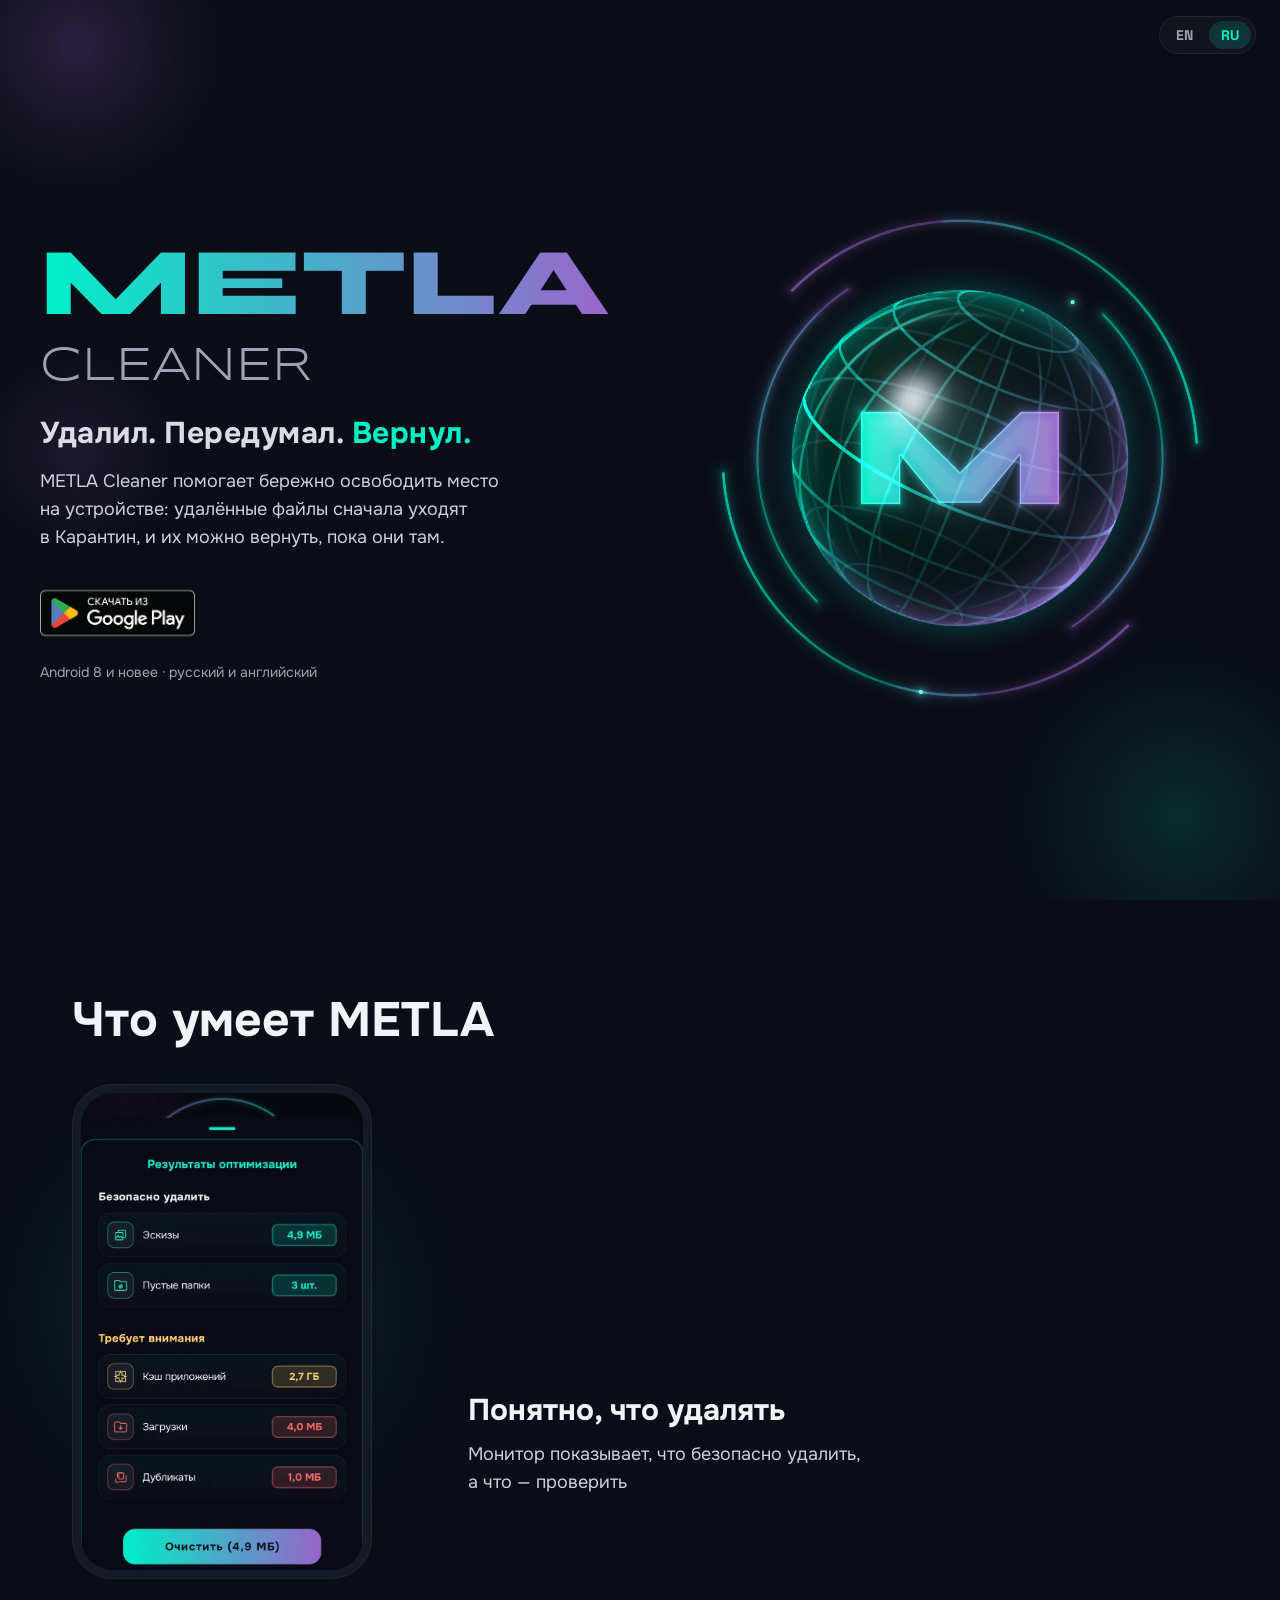
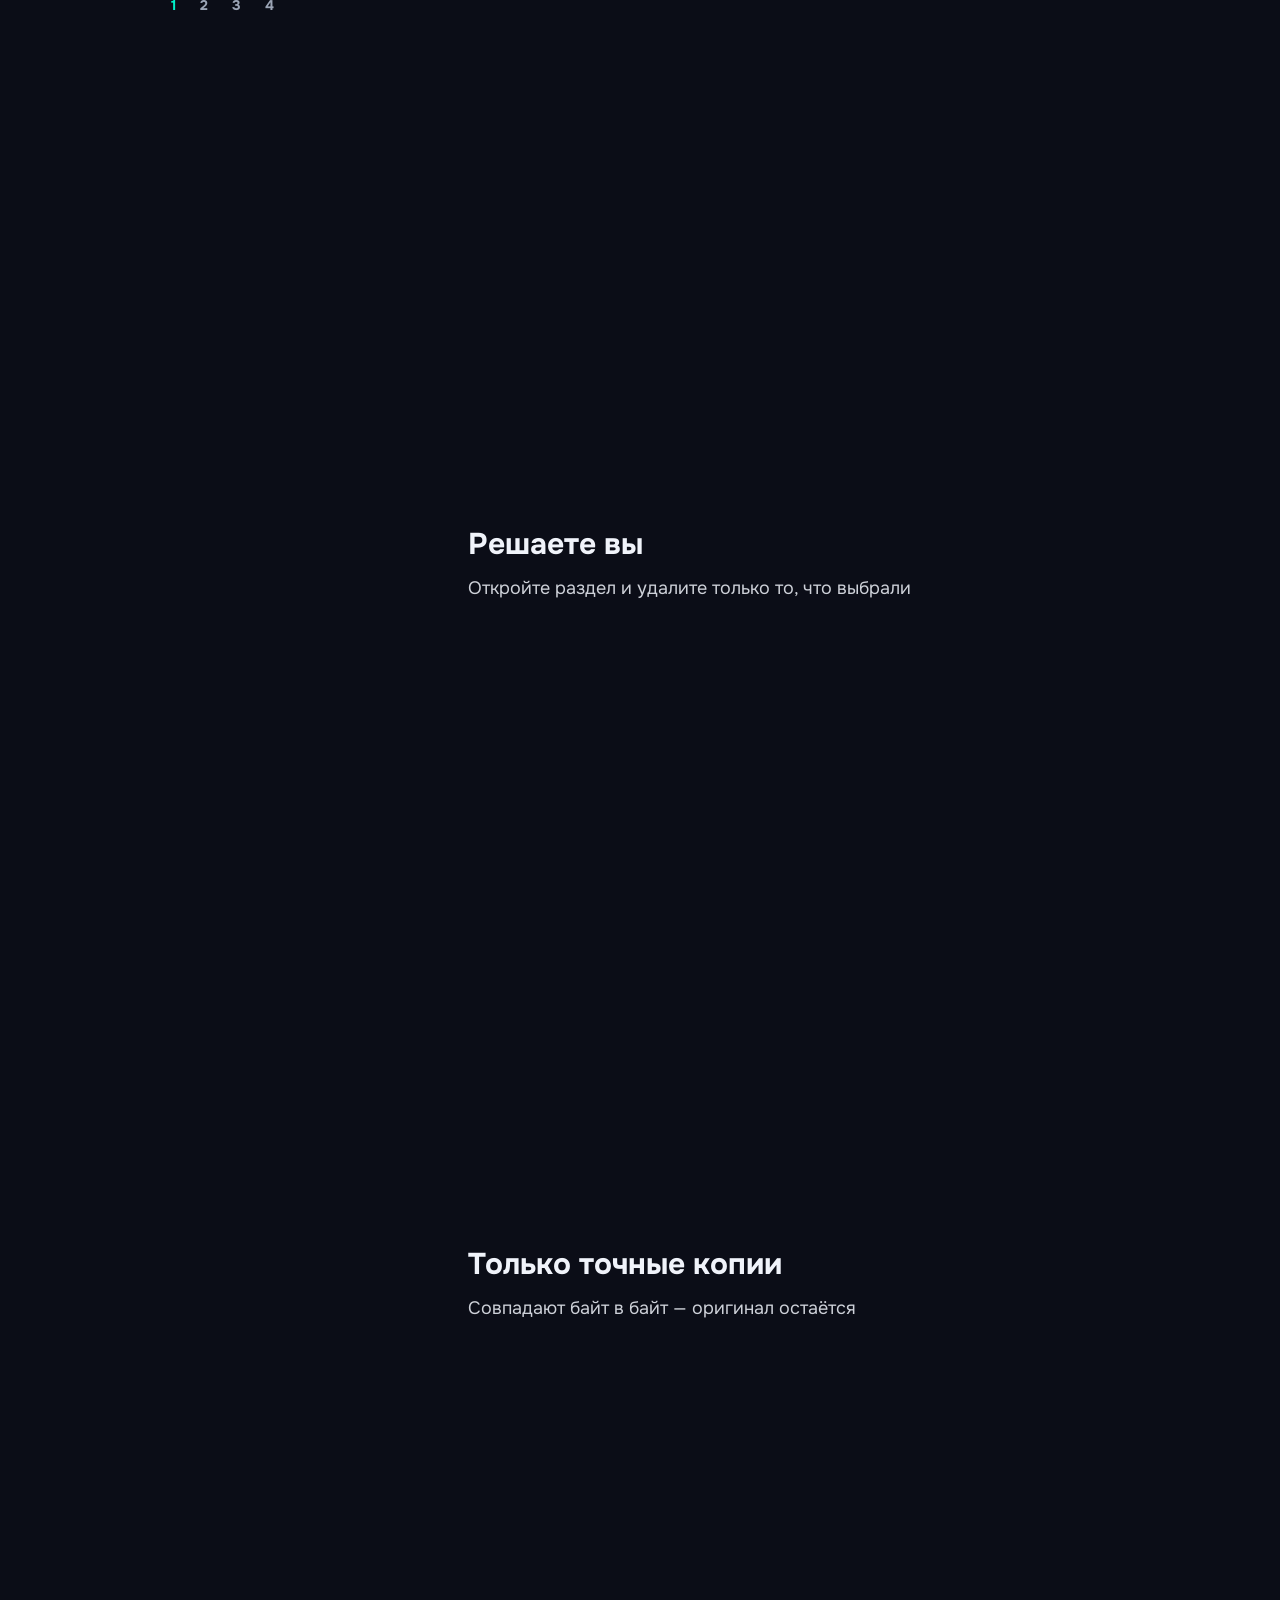
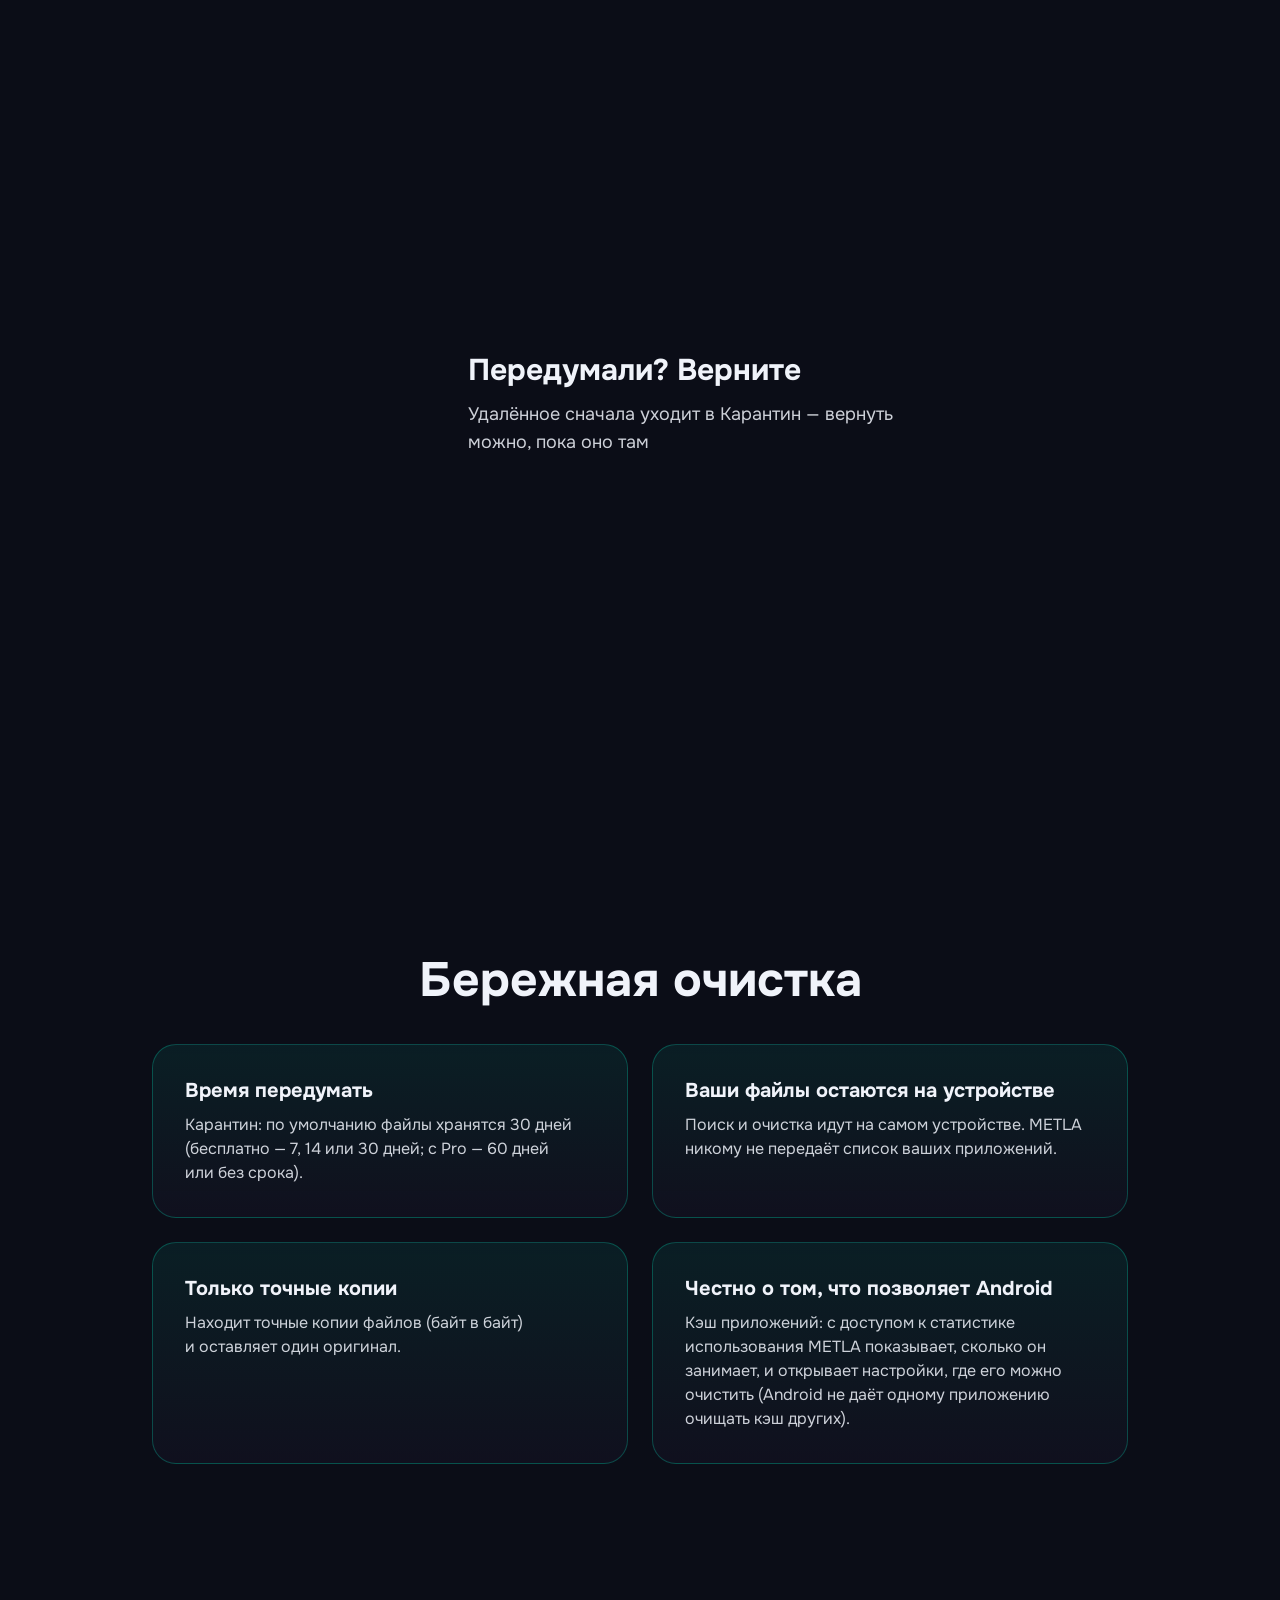
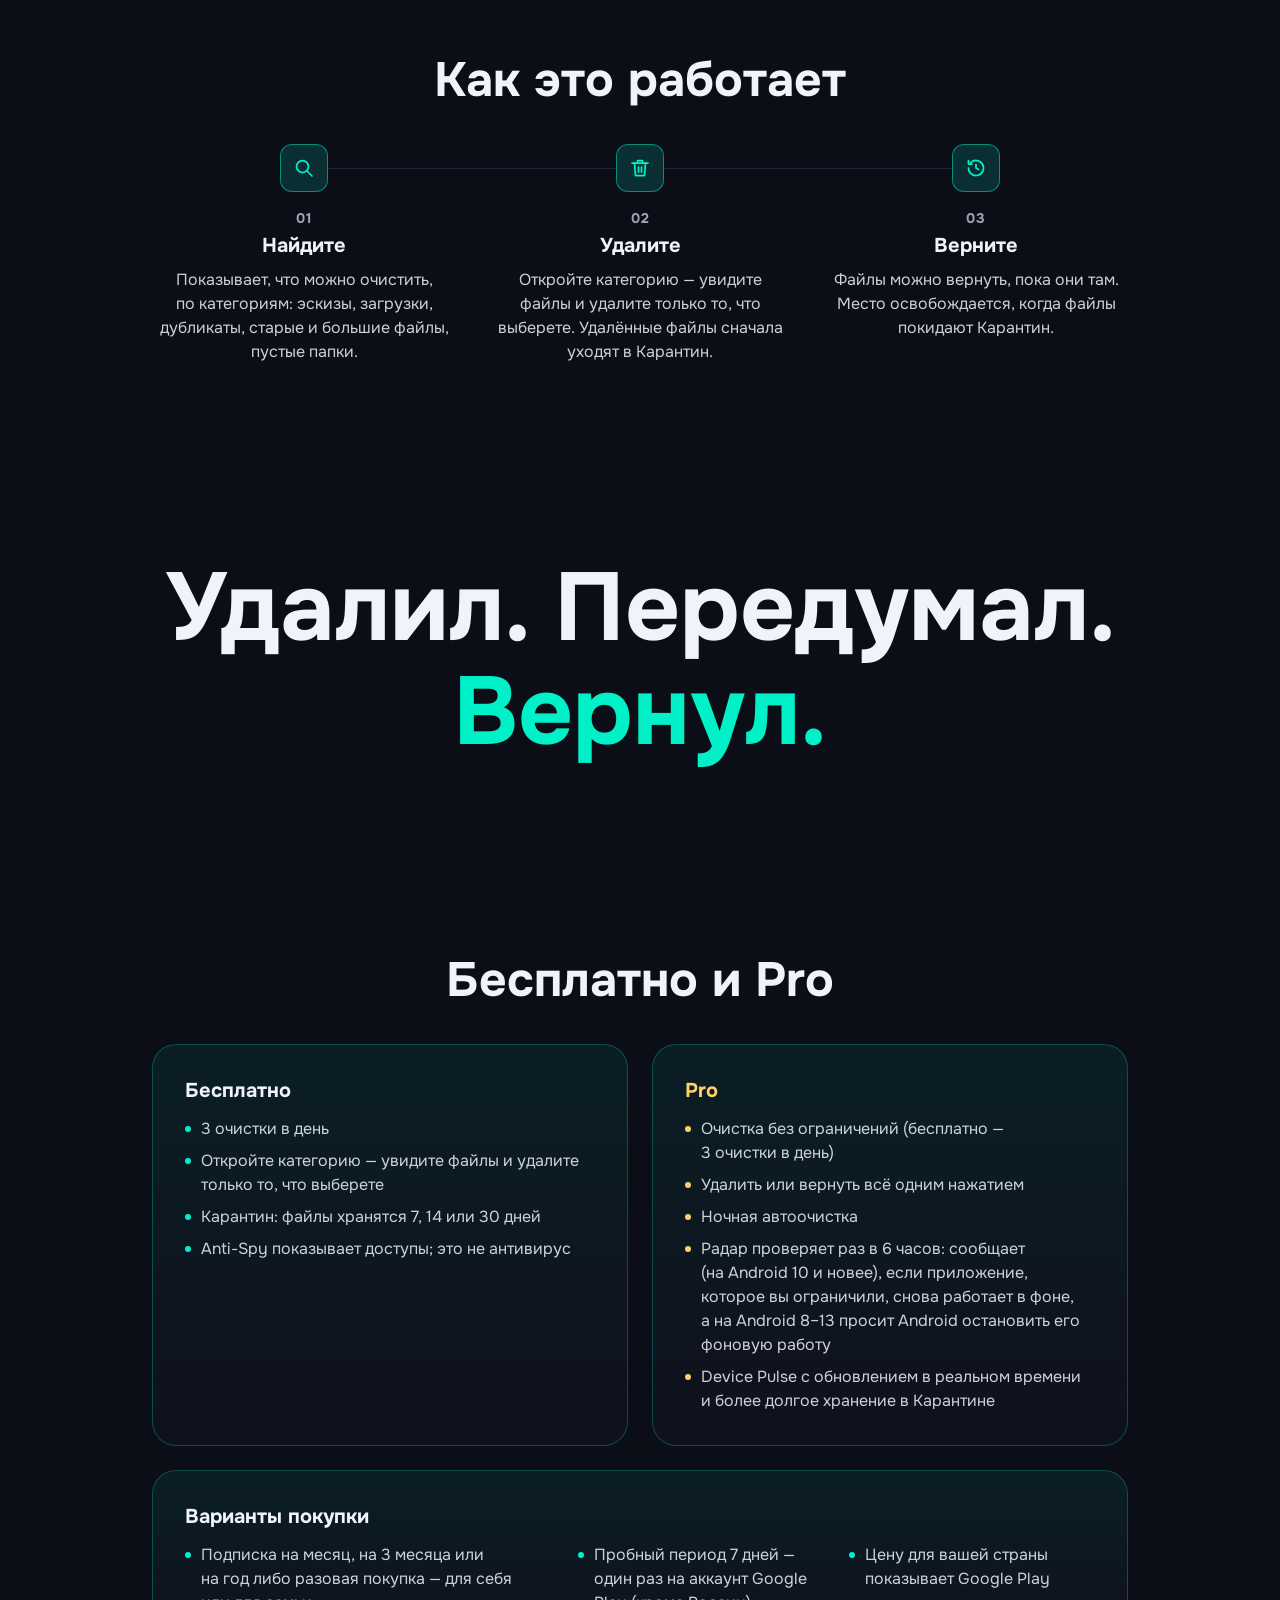
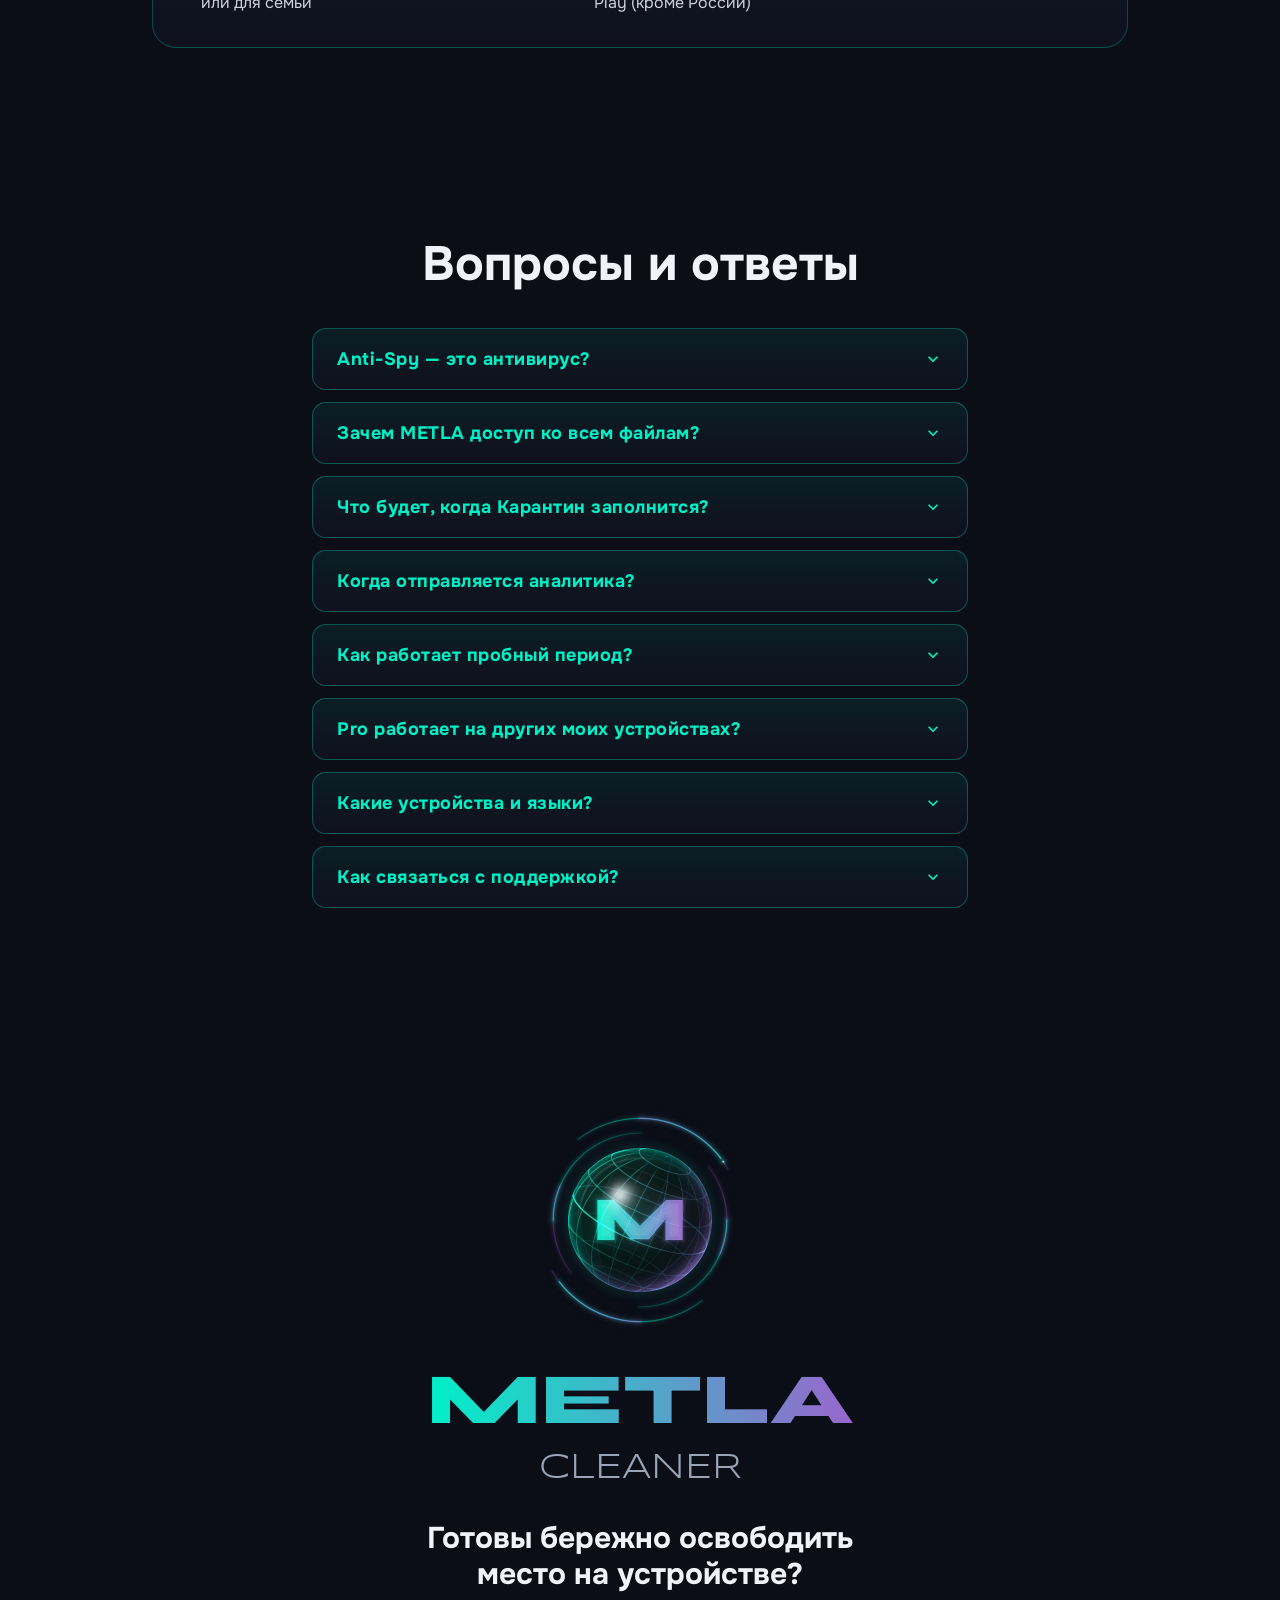
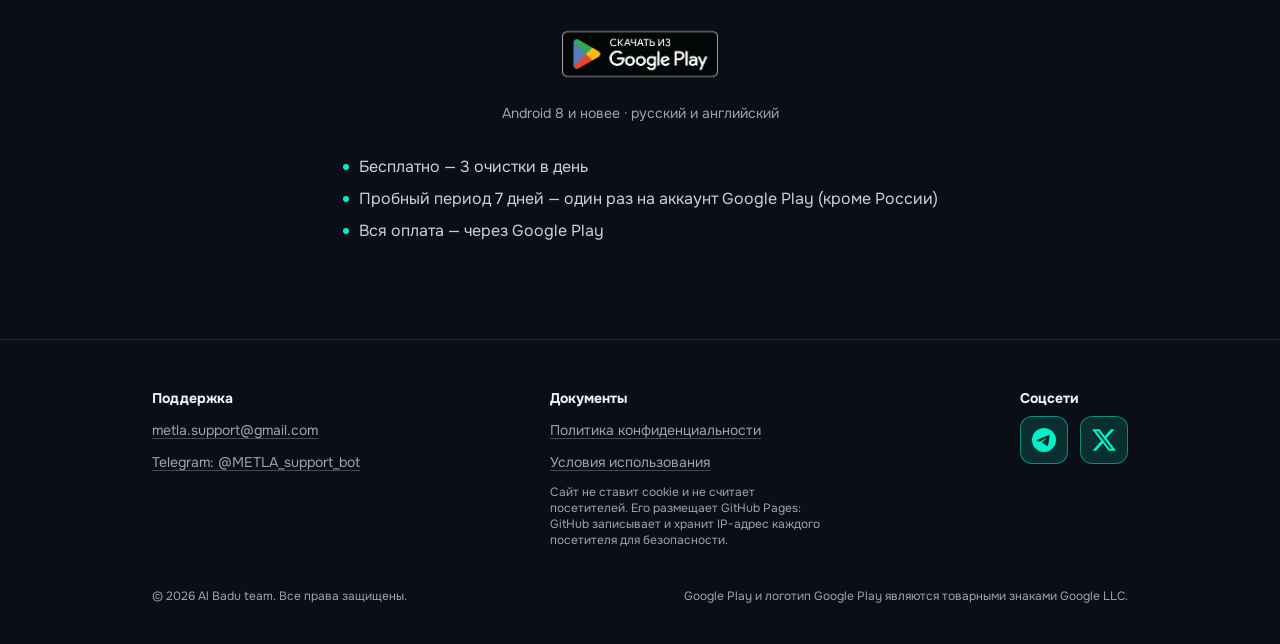
==== ru/index.html @ da5ef50d "Сайт metlacleaner.com — файлы страницы из AlBadun/metla-site, site-v1 5c73a1a Выгружено tools/publis" ====
<!doctype html>
<!-- Русская страница (адрес /ru/): собрана tools/make_ru.py из index.html и слов main.js — руками не править -->
<html lang="ru">
<head>
  <meta charset="utf-8">
  <meta name="viewport" content="width=device-width, initial-scale=1, viewport-fit=cover">
  <script>
    // Язык — по адресу: / — английский, /ru/ — русский. Корень без выбора — по языку браузера: русский уходит на /ru/
    // сразу, до стилей и картинок. Выбор в переключателе помнит сама вкладка (history.state), хранилища браузера нет.
    (function () {
      var root = document.documentElement;
      if (root.lang === 'en' && !(history.state && history.state.lang)) {
        var list = navigator.languages || [navigator.language || 'en'];
        for (var i = 0; i < list.length; i++) {
          var l = String(list[i]).toLowerCase();
          if (l.indexOf('ru') === 0) { location.replace('/ru/' + location.search + location.hash); return; }
          if (l.indexOf('en') === 0) break;
        }
      }
      if ('IntersectionObserver' in window) root.classList.add('js');
    })();
  </script>
  <title>METLA Cleaner — Удалил. Передумал. Вернул.</title>
  <meta name="description" content="METLA Cleaner помогает бережно освободить место на устройстве: удалённые файлы сначала уходят в Карантин, и их можно вернуть, пока они там.">
  <link rel="canonical" href="https://metlacleaner.com/ru/">
  <link rel="alternate" hreflang="en" href="https://metlacleaner.com/">
  <link rel="alternate" hreflang="ru" href="https://metlacleaner.com/ru/">
  <link rel="alternate" hreflang="x-default" href="https://metlacleaner.com/">
  <meta property="og:type" content="website">
  <meta property="og:site_name" content="METLA Cleaner">
  <meta property="og:title" content="METLA Cleaner — Удалил. Передумал. Вернул.">
  <meta property="og:description" content="METLA Cleaner помогает бережно освободить место на устройстве: удалённые файлы сначала уходят в Карантин, и их можно вернуть, пока они там.">
  <meta property="og:url" content="https://metlacleaner.com/ru/">
  <meta property="og:image" content="https://metlacleaner.com/assets/img/og-ru.jpg">
  <meta property="og:image:width" content="1200">
  <meta property="og:image:height" content="630">
  <meta property="og:image:alt" content="METLA Cleaner — Удалил. Передумал. Вернул.">
  <meta property="og:locale" content="ru_RU">
  <meta property="og:locale:alternate" content="en_US">
  <meta name="twitter:card" content="summary_large_image">
  <meta name="theme-color" content="#0B0D17">
  <meta name="color-scheme" content="dark">
  <link rel="icon" href="/assets/img/favicon-96.png" sizes="96x96" type="image/png">
  <link rel="icon" href="/assets/img/favicon-32.png" sizes="32x32" type="image/png">
  <link rel="apple-touch-icon" href="/assets/img/apple-touch-icon.png">
  <link rel="preload" href="/assets/fonts/syne-800.woff" as="font" type="font/woff" crossorigin>
  <link rel="preload" href="/assets/fonts/syncopate-400.woff" as="font" type="font/woff" crossorigin>
  <link rel="stylesheet" href="/assets/css/site.css">
</head>
<body>
  <a class="skip" href="#main" data-t="skip">Перейти к&nbsp;содержимому</a>

  <div class="bar" id="bar" inert>
    <div class="bar__inner">
      <a class="bar__home" href="#main" aria-label="METLA Cleaner">
        <img class="bar__sign" src="/assets/img/sign-96.webp" width="96" height="96" alt="">
        <span class="bar__name"><span class="bar__metla">METLA</span><span class="bar__cleaner">CLEANER</span></span>
      </a>
      <div class="lang" role="group" aria-label="Язык">
        <button type="button" data-lang="en" aria-pressed="false">EN</button>
        <button type="button" data-lang="ru" aria-pressed="true">RU</button>
      </div>
      <a class="play-badge" href="https://play.google.com/store/apps/details?id=com.metla.cleaner&amp;hl=ru">
        <img lang="en" src="/assets/img/google-play-badge-en.png" width="646" height="250" alt="Get it on Google Play" loading="lazy">
        <img lang="ru" src="/assets/img/google-play-badge-ru.png" width="646" height="250" alt="Скачать из Google Play" loading="lazy">
      </a>
    </div>
  </div>

  <header class="topbar">
    <div class="lang" role="group" aria-label="Язык">
      <button type="button" data-lang="en" aria-pressed="false">EN</button>
      <button type="button" data-lang="ru" aria-pressed="true">RU</button>
    </div>
  </header>

  <main id="main">
    <section class="hero" aria-labelledby="hero-title">
      <div class="spots" aria-hidden="true">
        <span class="spot spot--1"></span>
        <span class="spot spot--2"></span>
        <span class="spot spot--3"></span>
      </div>

      <div class="hero__inner">
        <div class="hero__text">
          <h1 class="wordmark" id="hero-title">
            <span class="wordmark__metla">METLA</span>
            <span class="wordmark__cleaner">CLEANER</span>
          </h1>
          <p class="slogan"><span data-t="sloganA">Удалил. Передумал.</span> <span class="slogan__accent" data-t="sloganB">Вернул.</span></p>
          <p class="lead" data-t="lead">METLA Cleaner помогает бережно освободить место на&nbsp;устройстве: удалённые файлы сначала уходят в&nbsp;Карантин, и&nbsp;их можно вернуть, пока они там.</p>
          <a class="play-badge" href="https://play.google.com/store/apps/details?id=com.metla.cleaner&amp;hl=ru">
            <img lang="en" src="/assets/img/google-play-badge-en.png" width="646" height="250" alt="Get it on Google Play" loading="lazy">
            <img lang="ru" src="/assets/img/google-play-badge-ru.png" width="646" height="250" alt="Скачать из Google Play" loading="lazy">
          </a>
          <p class="fact" data-t="fact">Android&nbsp;8 и&nbsp;новее · русский и&nbsp;английский</p>
        </div>

        <div class="hero__stage">
          <div class="orb" aria-hidden="true">
            <canvas></canvas>
            <img width="1040" height="1040" alt="">
            <noscript><img src="/assets/img/sphere.webp" width="1040" height="1040" alt=""></noscript>
          </div>
        </div>
      </div>
    </section>

    <section class="screens" aria-labelledby="screens-title">
      <div class="screens__inner">
        <h2 class="section-title screens__title" id="screens-title" data-t="screensTitle" data-reveal="all">Что умеет METLA</h2>

        <div class="screens__layout">
          <div class="screens__stage" aria-hidden="true">
            <div class="phone">
              <img class="is-on" data-shot="monitor" width="720" height="1219" alt="" loading="lazy" decoding="async">
              <img data-shot="cleanable" width="720" height="1219" alt="" loading="lazy" decoding="async">
              <img data-shot="duplicates" width="720" height="1219" alt="" loading="lazy" decoding="async">
              <img data-shot="quarantine" width="720" height="1219" alt="" loading="lazy" decoding="async">
            </div>
            <ol class="screens__nums">
              <li class="is-on">1</li>
              <li>2</li>
              <li>3</li>
              <li>4</li>
            </ol>
          </div>

          <div class="screens__list" data-reveal="narrow">
            <ol class="shots" id="shots" aria-label="Снимки экрана" data-t-label="shotsLabel">
              <li class="shot is-on">
                <figure>
                  <div class="phone"><img data-shot="monitor" data-alt="altMonitor" width="720" height="1219" alt="" loading="lazy" decoding="async"><noscript><img src="/assets/img/screen-monitor-ru.webp" width="720" height="1219" alt="Снимок экрана METLA Cleaner: экран «Монитор»"></noscript></div>
                  <figcaption data-reveal="wide">
                    <h3 class="shot__title" data-t="shotMonitorT">Понятно, что удалять</h3>
                    <p class="shot__line" data-t="shotMonitorL">Монитор показывает, что безопасно удалить, а&nbsp;что&nbsp;— проверить</p>
                  </figcaption>
                </figure>
              </li>
              <li class="shot">
                <figure>
                  <div class="phone"><img data-shot="cleanable" data-alt="altCleanable" width="720" height="1219" alt="" loading="lazy" decoding="async"><noscript><img src="/assets/img/screen-cleanable-ru.webp" width="720" height="1219" alt="Снимок экрана METLA Cleaner: экран «Что можно очистить»"></noscript></div>
                  <figcaption data-reveal="wide">
                    <h3 class="shot__title" data-t="shotCleanableT">Решаете вы</h3>
                    <p class="shot__line" data-t="shotCleanableL">Откройте раздел и&nbsp;удалите только то, что выбрали</p>
                  </figcaption>
                </figure>
              </li>
              <li class="shot">
                <figure>
                  <div class="phone"><img data-shot="duplicates" data-alt="altDuplicates" width="720" height="1219" alt="" loading="lazy" decoding="async"><noscript><img src="/assets/img/screen-duplicates-ru.webp" width="720" height="1219" alt="Снимок экрана METLA Cleaner: экран «Дубликаты»"></noscript></div>
                  <figcaption data-reveal="wide">
                    <h3 class="shot__title" data-t="shotDuplicatesT">Только точные копии</h3>
                    <p class="shot__line" data-t="shotDuplicatesL">Совпадают байт в&nbsp;байт&nbsp;— оригинал остаётся</p>
                  </figcaption>
                </figure>
              </li>
              <li class="shot">
                <figure>
                  <div class="phone"><img data-shot="quarantine" data-alt="altQuarantine" width="720" height="1219" alt="" loading="lazy" decoding="async"><noscript><img src="/assets/img/screen-quarantine-ru.webp" width="720" height="1219" alt="Снимок экрана METLA Cleaner: экран «Карантин»"></noscript></div>
                  <figcaption data-reveal="wide">
                    <h3 class="shot__title" data-t="shotQuarantineT">Передумали? Верните</h3>
                    <p class="shot__line" data-t="shotQuarantineL">Удалённое сначала уходит в&nbsp;Карантин&nbsp;— вернуть можно, пока оно там</p>
                  </figcaption>
                </figure>
              </li>
            </ol>
            <div class="shots__dots" role="group" aria-label="Снимки экрана" data-t-label="shotsLabel">
              <button type="button" aria-current="true" aria-label="Снимок 1" data-t-label="dot1"></button>
              <button type="button" aria-label="Снимок 2" data-t-label="dot2"></button>
              <button type="button" aria-label="Снимок 3" data-t-label="dot3"></button>
              <button type="button" aria-label="Снимок 4" data-t-label="dot4"></button>
            </div>
          </div>
        </div>
      </div>
    </section>

    <section class="benefits" aria-labelledby="benefits-title">
      <div class="benefits__inner">
        <h2 class="section-title" id="benefits-title" data-t="benefitsTitle" data-reveal="all">Бережная очистка</h2>
        <ul class="benefits__list">
          <li class="benefit" data-reveal="all">
            <h3 class="benefit__title" data-t="benefit1T">Время передумать</h3>
            <p class="benefit__text" data-t="benefit1D">Карантин: по&nbsp;умолчанию файлы хранятся 30&nbsp;дней (бесплатно&nbsp;— 7, 14 или 30&nbsp;дней; с&nbsp;Pro&nbsp;— 60&nbsp;дней или без&nbsp;срока).</p>
          </li>
          <li class="benefit" data-reveal="all">
            <h3 class="benefit__title" data-t="benefit2T">Ваши файлы остаются на&nbsp;устройстве</h3>
            <p class="benefit__text" data-t="benefit2D">Поиск и&nbsp;очистка идут на&nbsp;самом устройстве. METLA никому не&nbsp;передаёт список ваших приложений.</p>
          </li>
          <li class="benefit" data-reveal="all">
            <h3 class="benefit__title" data-t="benefit3T">Только точные копии</h3>
            <p class="benefit__text" data-t="benefit3D">Находит точные копии файлов (байт в&nbsp;байт) и&nbsp;оставляет один оригинал.</p>
          </li>
          <li class="benefit" data-reveal="all">
            <h3 class="benefit__title" data-t="benefit4T">Честно о&nbsp;том, что позволяет Android</h3>
            <p class="benefit__text" data-t="benefit4D">Кэш приложений: с&nbsp;доступом к&nbsp;статистике использования METLA показывает, сколько он занимает, и&nbsp;открывает настройки, где его можно очистить (Android не&nbsp;даёт одному приложению очищать кэш других).</p>
          </li>
        </ul>
      </div>
    </section>

    <section class="how" aria-labelledby="how-title">
      <div class="how__inner">
        <h2 class="section-title" id="how-title" data-t="howTitle" data-reveal="all">Как это работает</h2>
        <ol class="steps">
          <li class="step" data-reveal="all">
            <span class="step__icon" aria-hidden="true">
              <svg viewBox="0 0 24 24"><circle cx="10.5" cy="10.5" r="6"/><path d="M15 15l5 5"/></svg>
            </span>
            <div class="step__body">
              <span class="step__num" aria-hidden="true">01</span>
              <h3 class="step__title" data-t="step1T">Найдите</h3>
              <p class="step__text" data-t="step1D">Показывает, что можно очистить, по&nbsp;категориям: эскизы, загрузки, дубликаты, старые и&nbsp;большие файлы, пустые папки.</p>
            </div>
          </li>
          <li class="step" data-reveal="all">
            <span class="step__icon" aria-hidden="true">
              <svg viewBox="0 0 24 24"><path d="M4 7h16"/><path d="M9.5 7V4.5h5V7"/><path d="M6.5 7l1 12.5h9l1-12.5"/><path d="M10.5 11v5"/><path d="M13.5 11v5"/></svg>
            </span>
            <div class="step__body">
              <span class="step__num" aria-hidden="true">02</span>
              <h3 class="step__title" data-t="step2T">Удалите</h3>
              <p class="step__text" data-t="step2D">Откройте категорию&nbsp;— увидите файлы и&nbsp;удалите только то, что выберете. Удалённые файлы сначала уходят в&nbsp;Карантин.</p>
            </div>
          </li>
          <li class="step" data-reveal="all">
            <span class="step__icon" aria-hidden="true">
              <svg viewBox="0 0 24 24"><path d="M4.5 12a7.5 7.5 0 1 0 2.2-5.3"/><path d="M4.5 4.5V8H8"/><path d="M12 8.5V12l2.5 1.5"/></svg>
            </span>
            <div class="step__body">
              <span class="step__num" aria-hidden="true">03</span>
              <h3 class="step__title" data-t="step3T">Верните</h3>
              <p class="step__text" data-t="step3D">Файлы можно вернуть, пока они там. Место освобождается, когда файлы покидают Карантин.</p>
            </div>
          </li>
        </ol>
      </div>
    </section>

    <section class="motto" aria-labelledby="motto-title">
      <div class="motto__inner">
        <h2 class="motto__text" id="motto-title">
          <span class="motto__word" data-t="mottoW1">Удалил.</span>
          <span class="motto__word" data-t="mottoW2">Передумал.</span>
          <span class="motto__word motto__word--accent" data-t="mottoW3">Вернул.</span>
        </h2>
      </div>
    </section>

    <section class="benefits" aria-labelledby="plans-title">
      <div class="benefits__inner">
        <h2 class="section-title" id="plans-title" data-t="plansTitle" data-reveal="all">Бесплатно и&nbsp;Pro</h2>
        <ul class="benefits__list">
          <li class="benefit" data-reveal="all">
            <h3 class="benefit__title" data-t="plansFreeT">Бесплатно</h3>
            <ul class="plans__items">
              <li data-t="plansF1">3&nbsp;очистки в&nbsp;день</li>
              <li data-t="plansF2">Откройте категорию&nbsp;— увидите файлы и&nbsp;удалите только то, что выберете</li>
              <li data-t="plansF3">Карантин: файлы хранятся 7, 14 или 30&nbsp;дней</li>
              <li data-t="plansF4">Anti-Spy показывает доступы; это не&nbsp;антивирус</li>
            </ul>
          </li>
          <li class="benefit plans__pro" data-reveal="all">
            <h3 class="benefit__title">Pro</h3>
            <ul class="plans__items">
              <li data-t="plansP1">Очистка без&nbsp;ограничений (бесплатно&nbsp;— 3&nbsp;очистки в&nbsp;день)</li>
              <li data-t="plansP2">Удалить или&nbsp;вернуть всё одним нажатием</li>
              <li data-t="plansP3">Ночная автоочистка</li>
              <li data-t="plansP4">Радар проверяет раз в&nbsp;6&nbsp;часов: сообщает (на&nbsp;Android&nbsp;10 и&nbsp;новее), если приложение, которое вы ограничили, снова работает в&nbsp;фоне, а&nbsp;на&nbsp;Android&nbsp;8–&#8288;13 просит Android остановить его фоновую работу</li>
              <li data-t="plansP5">Device Pulse с&nbsp;обновлением в&nbsp;реальном времени и&nbsp;более долгое хранение в&nbsp;Карантине</li>
            </ul>
          </li>
          <li class="benefit plans__buy" data-reveal="all">
            <h3 class="benefit__title" data-t="plansBuyT">Варианты покупки</h3>
            <ul class="plans__items">
              <li data-t="plansB1">Подписка на&nbsp;месяц, на&nbsp;3&nbsp;месяца или на&nbsp;год либо разовая покупка&nbsp;— для себя или&nbsp;для семьи</li>
              <li data-t="cta2">Пробный период 7&nbsp;дней&nbsp;— один раз на&nbsp;аккаунт Google Play (кроме&nbsp;России)</li>
              <li data-t="plansB3">Цену для вашей страны показывает Google Play</li>
            </ul>
          </li>
        </ul>
      </div>
    </section>

    <section class="faq" aria-labelledby="faq-title">
      <div class="faq__inner">
        <h2 class="section-title" id="faq-title" data-t="faqTitle" data-reveal="all">Вопросы и ответы</h2>
        <div class="faq__list" data-reveal="all">
          <details class="faq__item">
            <summary class="faq__q"><span data-t="q1">Anti-Spy&nbsp;— это антивирус?</span><svg class="faq__arrow" viewBox="0 0 24 24" aria-hidden="true"><path d="M7.41 8.59 12 13.17l4.59-4.58L18 10l-6 6-6-6z"/></svg></summary>
            <div class="faq__a">
              <p data-t="a1">Активность и&nbsp;Anti-Spy: сколько работают приложения и&nbsp;каким выдан или&nbsp;кто просит доступ к&nbsp;камере, микрофону, местоположению, контактам, телефону, СМС и&nbsp;памяти&nbsp;— с&nbsp;переходом в&nbsp;настройки, чтобы его изменить. Anti-Spy показывает доступы; это не&nbsp;антивирус.</p>
            </div>
          </details>
          <details class="faq__item">
            <summary class="faq__q"><span data-t="q2">Зачем METLA доступ ко&nbsp;всем файлам?</span><svg class="faq__arrow" viewBox="0 0 24 24" aria-hidden="true"><path d="M7.41 8.59 12 13.17l4.59-4.58L18 10l-6 6-6-6z"/></svg></summary>
            <div class="faq__a">
              <p data-t="a2">На&nbsp;Android&nbsp;11 и&nbsp;новее METLA нужен доступ ко&nbsp;всем файлам, чтобы находить дубликаты файлов любого типа, пустые папки и&nbsp;старые загрузки во&nbsp;всей памяти и&nbsp;переносить удалённые файлы в&nbsp;Карантин и&nbsp;обратно. Без&nbsp;него эти функции не&nbsp;запускаются. METLA никогда не&nbsp;открывает личные папки других приложений.</p>
            </div>
          </details>
          <details class="faq__item">
            <summary class="faq__q"><span data-t="q3">Что будет, когда Карантин заполнится?</span><svg class="faq__arrow" viewBox="0 0 24 24" aria-hidden="true"><path d="M7.41 8.59 12 13.17l4.59-4.58L18 10l-6 6-6-6z"/></svg></summary>
            <div class="faq__a">
              <p data-t="a3">Объём Карантина ограничен (по&nbsp;умолчанию 1&nbsp;ГБ, можно изменить): когда место кончается, METLA предупреждает и&nbsp;спрашивает, прежде чем удалить самые старые файлы насовсем.</p>
            </div>
          </details>
          <details class="faq__item">
            <summary class="faq__q"><span data-t="q4">Когда отправляется аналитика?</span><svg class="faq__arrow" viewBox="0 0 24 24" aria-hidden="true"><path d="M7.41 8.59 12 13.17l4.59-4.58L18 10l-6 6-6-6z"/></svg></summary>
            <div class="faq__a">
              <p data-t="a4">Разрешения, о&nbsp;которых Android спрашивает вас, METLA просит, когда они нужны функции. Аналитика и&nbsp;отчёты о&nbsp;сбоях отправляются только после вашего согласия, их можно выключить в&nbsp;Настройках.</p>
              <p><a class="faq__link" href="https://albadun.github.io/metla-privacy/" data-link="privacy" data-t="privacy">Политика конфиденциальности</a></p>
            </div>
          </details>
          <details class="faq__item">
            <summary class="faq__q"><span data-t="q6">Как работает пробный период?</span><svg class="faq__arrow" viewBox="0 0 24 24" aria-hidden="true"><path d="M7.41 8.59 12 13.17l4.59-4.58L18 10l-6 6-6-6z"/></svg></summary>
            <div class="faq__a">
              <p data-t="a6">Пробный период 7&nbsp;дней&nbsp;— один раз на&nbsp;аккаунт Google Play. Если не&nbsp;отменить его до&nbsp;конца, спишется цена тарифа, дальше подписка продлевается сама, пока вы не&nbsp;отмените её в&nbsp;Google Play. Вся оплата&nbsp;— через Google Play. Из&nbsp;России оформить Pro и&nbsp;пробный период сейчас нельзя: Google Play там не&nbsp;принимает оплату с&nbsp;марта 2022&nbsp;года. Бесплатная часть METLA работает.</p>
            </div>
          </details>
          <details class="faq__item">
            <summary class="faq__q"><span data-t="q7">Pro работает на&nbsp;других моих устройствах?</span><svg class="faq__arrow" viewBox="0 0 24 24" aria-hidden="true"><path d="M7.41 8.59 12 13.17l4.59-4.58L18 10l-6 6-6-6z"/></svg></summary>
            <div class="faq__a">
              <p data-t="a7">Pro действует на&nbsp;всех устройствах с&nbsp;тем же аккаунтом Google Play; у&nbsp;участника семьи&nbsp;— через вход в&nbsp;аккаунт METLA.</p>
            </div>
          </details>
          <details class="faq__item">
            <summary class="faq__q"><span data-t="q8">Какие устройства и&nbsp;языки?</span><svg class="faq__arrow" viewBox="0 0 24 24" aria-hidden="true"><path d="M7.41 8.59 12 13.17l4.59-4.58L18 10l-6 6-6-6z"/></svg></summary>
            <div class="faq__a">
              <p data-t="a8">Работает на&nbsp;телефонах и&nbsp;планшетах с&nbsp;Android&nbsp;8 и&nbsp;новее, на&nbsp;русском и&nbsp;английском.</p>
            </div>
          </details>
          <details class="faq__item">
            <summary class="faq__q"><span data-t="q9">Как связаться с&nbsp;поддержкой?</span><svg class="faq__arrow" viewBox="0 0 24 24" aria-hidden="true"><path d="M7.41 8.59 12 13.17l4.59-4.58L18 10l-6 6-6-6z"/></svg></summary>
            <div class="faq__a">
              <p data-t="a9">Вопросы и&nbsp;идеи&nbsp;— пишите нам из&nbsp;приложения: Профиль → Поддержка.</p>
              <p><a class="faq__link" href="mailto:metla.support@gmail.com">metla.support@gmail.com</a></p>
            </div>
          </details>
        </div>
      </div>
    </section>

    <section class="cta" aria-labelledby="cta-title">
      <div class="cta__inner" data-reveal="all">
        <img class="cta__sphere" src="/assets/img/sphere-cta.webp" width="480" height="480" alt="" loading="lazy" decoding="async">
        <h2 class="cta__name" id="cta-title">
          <span class="cta__metla">METLA</span>
          <span class="cta__cleaner">CLEANER</span>
        </h2>
        <p class="cta__ask" data-t="ctaAsk">Готовы бережно освободить место на&nbsp;устройстве?</p>
        <a class="play-badge" href="https://play.google.com/store/apps/details?id=com.metla.cleaner&amp;hl=ru">
          <img lang="en" src="/assets/img/google-play-badge-en.png" width="646" height="250" alt="Get it on Google Play" loading="lazy">
          <img lang="ru" src="/assets/img/google-play-badge-ru.png" width="646" height="250" alt="Скачать из Google Play" loading="lazy">
        </a>
        <p class="fact" data-t="fact">Android&nbsp;8 и&nbsp;новее · русский и&nbsp;английский</p>
        <ul class="cta__facts">
          <li data-t="cta1">Бесплатно&nbsp;— 3&nbsp;очистки в&nbsp;день</li>
          <li data-t="cta2">Пробный период 7&nbsp;дней&nbsp;— один раз на&nbsp;аккаунт Google Play (кроме&nbsp;России)</li>
          <li data-t="cta3">Вся оплата&nbsp;— через Google Play</li>
        </ul>
      </div>
    </section>
  </main>

  <footer class="footer">
    <div class="footer__inner">
      <div class="footer__cols">
        <div class="footer__col">
          <h2 class="footer__head" data-t="footSupport">Поддержка</h2>
          <ul class="footer__links">
            <li><a href="mailto:metla.support@gmail.com">metla.support@gmail.com</a></li>
            <li><a href="https://t.me/METLA_support_bot">Telegram: @METLA_support_bot</a></li>
          </ul>
        </div>
        <div class="footer__col">
          <h2 class="footer__head" data-t="footLegal">Документы</h2>
          <ul class="footer__links">
            <li><a href="https://albadun.github.io/metla-privacy/" data-link="privacy" data-t="privacy">Политика конфиденциальности</a></li>
            <li><a href="https://albadun.github.io/metla-privacy/terms/" data-link="terms" data-t="terms">Условия использования</a></li>
          </ul>
          <p class="footer__note" data-t="footData">Сайт не&nbsp;ставит cookie и&nbsp;не&nbsp;считает посетителей. Его размещает GitHub Pages: GitHub записывает и&nbsp;хранит IP-&#8288;адрес каждого посетителя для&nbsp;безопасности.</p>
        </div>
        <div class="footer__col">
          <h2 class="footer__head" data-t="footSocial">Соцсети</h2>
          <ul class="footer__social">
            <li>
              <a class="footer__icon" href="https://t.me/metla_cleaner" data-link="telegram" aria-label="METLA Cleaner в&nbsp;Telegram" data-t-label="socialTelegram">
                <svg viewBox="0 0 24 24" aria-hidden="true"><path d="M11.944 0A12 12 0 0 0 0 12a12 12 0 0 0 12 12 12 12 0 0 0 12-12A12 12 0 0 0 12 0a12 12 0 0 0-.056 0zm4.962 7.224c.1-.002.321.023.465.14a.506.506 0 0 1 .171.325c.016.093.036.306.02.472-.18 1.898-.962 6.502-1.36 8.627-.168.9-.499 1.201-.82 1.23-.696.065-1.225-.46-1.9-.902-1.056-.693-1.653-1.124-2.678-1.8-1.185-.78-.417-1.21.258-1.91.177-.184 3.247-2.977 3.307-3.23.007-.032.014-.15-.056-.212s-.174-.041-.249-.024c-.106.024-1.793 1.14-5.061 3.345-.48.33-.913.49-1.302.48-.428-.008-1.252-.241-1.865-.44-.752-.245-1.349-.374-1.297-.789.027-.216.325-.437.893-.663 3.498-1.524 5.83-2.529 6.998-3.014 3.332-1.386 4.025-1.627 4.476-1.635z"/></svg>
              </a>
            </li>
            <li>
              <a class="footer__icon" href="https://x.com/METLA_Cleaner" aria-label="METLA Cleaner в&nbsp;X" data-t-label="socialX">
                <svg viewBox="0 0 24 24" aria-hidden="true"><path d="M18.901 1.153h3.68l-8.04 9.19L24 22.846h-7.406l-5.8-7.584-6.638 7.584H.474l8.6-9.83L0 1.154h7.594l5.243 6.932ZM17.61 20.644h2.039L6.486 3.24H4.298Z"/></svg>
              </a>
            </li>
          </ul>
        </div>
      </div>
      <div class="footer__base">
        <p data-t="copyright">© 2026 Al Badu team. Все права защищены.</p>
        <p data-t="trademark">Google Play и&nbsp;логотип Google Play являются товарными знаками Google LLC.</p>
      </div>
    </div>
  </footer>

  <div class="page-end" aria-hidden="true"></div>

  <script src="/assets/js/sphere.js"></script>
  <script src="/assets/js/main.js"></script>
  <script src="/assets/js/sections.js"></script>
</body>
</html>
---- assets/css/site.css ----
/* METLA — сайт. Цвета, шрифты и движение — навык metla-site (DESIGN_SYSTEM METLA, разделы 2, 3, 4.1, 11). */

@font-face { font-family: "Space Grotesk"; src: url("../fonts/space-grotesk-400.woff") format("woff"); font-weight: 400; font-display: swap; }
@font-face { font-family: "Space Grotesk"; src: url("../fonts/space-grotesk-700.woff") format("woff"); font-weight: 700; font-display: swap; }
@font-face { font-family: "Onest"; src: url("../fonts/onest-400.woff") format("woff"); font-weight: 400; font-display: swap; }
@font-face { font-family: "Onest"; src: url("../fonts/onest-700.woff") format("woff"); font-weight: 700; font-display: swap; }
@font-face { font-family: "Syne"; src: url("../fonts/syne-800.woff") format("woff"); font-weight: 800; font-display: block; }
@font-face { font-family: "Syncopate"; src: url("../fonts/syncopate-400.woff") format("woff"); font-weight: 400; font-display: block; }

:root {
  --void: #0B0D17;
  --deep: #151A27;
  --stroke: #1F2538;
  --aqua: #00F0C8;
  --violet: #9966CC;
  --text: #F0F3FA;
  --text-read: rgba(240, 243, 250, 0.85);
  --steel: #9BA4B5;
  --saffron: #FFD166;
  --ease: cubic-bezier(0.22, 1, 0.36, 1);
  --breath: cubic-bezier(0.37, 0, 0.63, 1);
}

*, *::before, *::after { box-sizing: border-box; }

html {
  background: var(--void);
  color: var(--text);
  -webkit-text-size-adjust: 100%;
  /* элемент в фокусе браузер ставит ниже закреплённой шапки, а не под неё (WCAG 2.2, 2.4.11): шапка 56 px + запас 16;
     от 768 — 64 + 16 (ниже, у шапки) */
  scroll-padding-top: 72px;
}

body {
  margin: 0;
  font-family: "Space Grotesk", system-ui, sans-serif;
  font-size: 16px;
  line-height: 24px;
  -webkit-font-smoothing: antialiased;
  -moz-osx-font-smoothing: grayscale;
}

html:lang(ru) body { font-family: "Onest", system-ui, sans-serif; }

img { max-width: 100%; }

:focus-visible {
  outline: 2px solid var(--aqua);
  outline-offset: 4px;
  border-radius: 8px;
}

.skip {
  position: absolute;
  left: 16px;
  top: 12px;
  z-index: 20;
  padding: 8px 12px;
  border-radius: 8px;
  background: var(--deep);
  color: var(--text);
  font-size: 14px;
  line-height: 20px;
  font-weight: 700;
  text-decoration: none;
  transform: translateY(-160%);
}
.skip:focus { transform: none; }

/* Язык */
.topbar {
  position: absolute;
  top: 0;
  right: 0;
  z-index: 10;
  padding: 16px 24px;
}

.lang {
  display: flex;
  gap: 4px;
  padding: 4px;
  border: 1px solid var(--stroke);
  border-radius: 9999px;
  background: rgba(255, 255, 255, 0.03);
}

.lang button {
  border: 0;
  border-radius: 9999px;
  padding: 4px 12px;
  background: transparent;
  color: var(--steel);
  font: 700 14px/20px "Space Grotesk", system-ui, sans-serif;
  cursor: pointer;
  transition: color 300ms var(--ease), background-color 300ms var(--ease), transform 120ms var(--ease);
}
.lang button:hover { color: var(--text); }
.lang button:active { transform: scale(0.98); }
.lang button[aria-pressed="true"] {
  color: var(--aqua);
  background: rgba(0, 240, 200, 0.15);
}

/* Первый экран */
.hero {
  position: relative;
  min-height: 100vh;
  min-height: 100svh;
  display: flex;
  align-items: center;
  padding: 64px 24px 48px;
  isolation: isolate;
}

.hero__inner {
  position: relative;
  z-index: 1;
  width: 100%;
  max-width: 1200px;
  margin: 0 auto;
  display: grid;
  grid-template-columns: minmax(0, 1fr);
  justify-items: center;
  gap: 24px;
  text-align: center;
}

.hero__text { max-width: 680px; }

.wordmark {
  margin: 0;
  font-weight: 400;
}

.wordmark__metla,
.wordmark__cleaner {
  display: block;
  width: fit-content;
  margin-inline: auto;
}

/* METLA — Syne ExtraBold, аква → фиолет по ширине самого слова */
.wordmark__metla {
  font-family: "Syne", sans-serif;
  font-weight: 800;
  font-size: 60px;
  line-height: 60px;
  background-image: linear-gradient(90deg, var(--aqua), var(--violet));
  -webkit-background-clip: text;
  background-clip: text;
  color: transparent;
}

/* CLEANER — Syncopate заглавными, сталь; кегль — половина METLA */
.wordmark__cleaner {
  margin-top: 8px;
  font-family: "Syncopate", sans-serif;
  font-size: 30px;
  line-height: 36px;
  color: var(--steel);
}

.slogan {
  margin: 16px 0 0;
  font-size: 24px;
  line-height: 32px;
  font-weight: 700;
  color: rgba(240, 243, 250, 0.9);
  letter-spacing: 0.5px;
  text-wrap: balance;
}
.slogan__accent { color: var(--aqua); }

.lead {
  margin: 16px auto 0;
  max-width: 520px;
  color: var(--text-read);
  text-wrap: pretty;
}

.play-badge {
  display: inline-block;
  margin-top: 24px;
  border-radius: 10px;
  transition: transform 300ms var(--ease);
}
.play-badge img {
  display: block;
  height: 52px;
  width: auto;
}
.play-badge:hover { transform: translateY(-2px); }
.play-badge:active { transform: scale(0.98); transition-duration: 40ms; }

/* В значке обе картинки; видна (и грузится — loading="lazy") только картинка своего языка */
html:lang(ru) .play-badge img[lang="en"],
html:lang(en) .play-badge img[lang="ru"] { display: none; }

.fact {
  margin: 12px 0 0;
  font-size: 14px;
  line-height: 20px;
  color: var(--steel);
}

/* Сцена: сфера, ничем не закрытая (снимки экрана — в следующем разделе, решение владельца 02.11.2026 в 14:17:02) */
.hero__stage {
  order: -1;
  position: relative;
  width: min(100%, 340px);
}

.orb {
  position: relative;
  width: 100%;
  aspect-ratio: 1;
}

.orb canvas,
.orb img {
  position: absolute;
  inset: 0;
  width: 100%;
  height: 100%;
  display: block;
}
.orb canvas { opacity: 0; }
.orb.is-live canvas { opacity: 1; }
.orb.is-live img { visibility: hidden; }

/* Фон — мягкие пятна (DESIGN_SYSTEM 11.4) */
.spots {
  position: absolute;
  inset: 0;
  z-index: 0;
  overflow: hidden;
  pointer-events: none;
}

.spot {
  position: absolute;
  width: var(--d);
  height: var(--d);
  border-radius: 50%;
  background: radial-gradient(closest-side, rgba(var(--c), var(--a)) 0%, rgba(var(--c), calc(var(--a) * 0.6)) 33.3%, rgba(var(--c), calc(var(--a) * 0.22)) 66.6%, rgba(var(--c), 0) 100%);
  animation: drift var(--dur) var(--breath) infinite alternate;
  will-change: transform;
}

.spot--1 { --c: 153, 102, 204; --a: 0.22; --d: 220px; --dx: 14px; --dy: 18px; --dur: 9s; left: -60px; top: -80px; }
.spot--2 { --c: 0, 240, 200; --a: 0.14; --d: 250px; --dx: -18px; --dy: -12px; --dur: 11s; right: -60px; bottom: -70px; }
.spot--3 { --c: 153, 102, 204; --a: 0.14; --d: 160px; --dx: -16px; --dy: 0px; --dur: 7s; left: -30px; top: calc(50% - var(--d) / 2); }

@keyframes drift {
  from { transform: translate3d(0, 0, 0); }
  to { transform: translate3d(var(--dx), var(--dy), 0); }
}

.is-hidden .spot { animation-play-state: paused; }
/* Пятна движутся только при живой сфере (класс is-orb-live ставит sphere.js); сфера — неподвижная картинка (нет WebGL,
   нет скриптов, «уменьшить движение») — пятна стоят (навык B7; решение владельца 03.11.2026 — без :has(), для старых
   браузеров) */
.hero:not(.is-orb-live) .spot { animation: none; }

@media (min-width: 768px) {
  .hero { padding: 80px 32px 64px; }
  .wordmark__metla { font-size: 72px; line-height: 72px; }
  .wordmark__cleaner { margin-top: 12px; font-size: 36px; line-height: 40px; }
  .slogan { margin-top: 24px; font-size: 30px; line-height: 36px; }
  .lead { font-size: 18px; line-height: 28px; }
  .play-badge { margin-top: 32px; }
  .play-badge img { height: 56px; }
  .hero__stage { width: min(100%, 400px); }

  .spot--1 { --d: 335px; left: -91px; top: -122px; }
  .spot--2 { --d: 381px; right: -91px; bottom: -107px; }
  .spot--3 { --d: 244px; left: -46px; }
}

@media (min-width: 1024px) {
  .hero__inner {
    grid-template-columns: minmax(0, 1fr) minmax(0, 1.15fr);
    align-items: center;
    justify-items: start;
    gap: 48px;
    text-align: left;
  }
  .hero__stage { order: 0; justify-self: end; width: min(100%, 560px); }
  .wordmark__metla,
  .wordmark__cleaner,
  .lead { margin-inline: 0; }
  .wordmark__metla { font-size: 96px; line-height: 96px; }
  .wordmark__cleaner { font-size: 48px; line-height: 48px; }
  .play-badge img { height: 60px; }
}

@media (prefers-reduced-motion: reduce) {
  .spot { animation: none; }
  .play-badge,
  .lang button { transition: none; }
}

/* Шапка — появляется после первого экрана (docs/SITE_PLAN.md, раздел 3) */
.bar {
  position: fixed;
  inset: 0 0 auto 0;
  z-index: 15;
  background: rgba(11, 13, 23, 0.9);
  border-bottom: 1px solid var(--stroke);
  opacity: 0;
  transform: translateY(-8px);
  visibility: hidden;
  transition: opacity 300ms var(--ease), transform 300ms var(--ease), visibility 0s linear 300ms;
}
.bar.is-on {
  opacity: 1;
  transform: none;
  visibility: visible;
  transition: opacity 300ms var(--ease), transform 300ms var(--ease);
}

.bar__inner {
  max-width: 1200px;
  height: 56px;
  margin: 0 auto;
  padding: 0 16px;
  display: flex;
  align-items: center;
  gap: 8px;
}

.bar__home {
  display: flex;
  align-items: center;
  gap: 8px;
  margin-right: auto;
  text-decoration: none;
}
.bar__sign {
  width: 32px;
  height: 32px;
  border-radius: 50%;
}

/* Имя — как на первом экране: METLA : CLEANER = 2 : 1, промежуток — 1/7 кегля METLA */
.bar__name { display: flex; flex-direction: column; }
.bar__metla {
  font-family: "Syne", sans-serif;
  font-weight: 800;
  font-size: 16px;
  line-height: 16px;
  background-image: linear-gradient(90deg, var(--aqua), var(--violet));
  -webkit-background-clip: text;
  background-clip: text;
  color: transparent;
  width: fit-content;
}
.bar__cleaner {
  display: none;
  margin-top: 3px;
  font-family: "Syncopate", sans-serif;
  font-size: 10px;
  line-height: 10px;
  color: var(--steel);
}

/* Значок Google Play: видимая высота 32 / 36 px (Google — не меньше 28 px, поле — четверть высоты).
   Видимая часть файла: EN — 0,672 его высоты, RU — 0,768 (навык, B6). */
.bar .play-badge { margin: 0; border-radius: 8px; }
.bar .play-badge img { height: 48px; }
.bar .play-badge img[lang="ru"] { height: 42px; }
.bar .play-badge.is-off {
  opacity: 0;
  visibility: hidden;
  transition: opacity 300ms var(--ease), visibility 0s linear 300ms;
}

.bar .lang button { padding: 4px 8px; }

/* Уже 390 px имя не помещается рядом с английским значком — остаётся знак */
@media (max-width: 389px) {
  .bar__name { display: none; }
}

/* Снимки — «Что умеет METLA» (план, 2.2) */
.screens {
  position: relative;
  padding: 64px 0;
  overflow-x: clip;
  isolation: isolate;
}

.screens__inner {
  max-width: 1200px;
  margin: 0 auto;
  padding: 0 16px;
}

/* Заголовок раздела ниже первого экрана — TextPrimary, 30 / 36 / 48 */
.section-title {
  margin: 0 0 32px;
  font-size: 30px;
  line-height: 36px;
  font-weight: 700;
  text-align: center;
  text-wrap: balance;
}

.screens__layout { position: relative; }

/* Мягкое неподвижное пятно AquaCore за телефоном — как пятно 2 фона, без размытия */
.screens__layout::before,
.screens__stage::before {
  content: "";
  position: absolute;
  z-index: -1;
  width: 520px;
  height: 520px;
  left: 50%;
  top: 42%;
  transform: translate(-50%, -50%);
  border-radius: 50%;
  background: radial-gradient(closest-side, rgba(0, 240, 200, 0.14) 0%, rgba(0, 240, 200, 0.084) 33.3%, rgba(0, 240, 200, 0.031) 66.6%, rgba(0, 240, 200, 0) 100%);
  pointer-events: none;
}

/* Рамка телефона — CSS; внутри только настоящий снимок (B6) */
.phone {
  display: grid;
  padding: 8px;
  border-radius: 40px;
  background: var(--deep);
  border: 1px solid var(--stroke);
}
.phone img {
  grid-area: 1 / 1;
  display: block;
  width: 100%;
  height: auto;
  border-radius: 32px;
}

/* Картинку без адреса (его ставит скрипт) не рисовать: без скриптов браузер обводит её рамкой. Место под ней остаётся
   (страница не прыгает), поверх — картинка из <noscript>. Сам <noscript> не трогать: при скриптах его display, кроме
   none, выводит его содержимое текстом */
img:not([src]) { visibility: hidden; }
.phone { position: relative; }
.phone noscript img { position: absolute; top: 8px; left: 8px; width: calc(100% - 16px); }

.screens__stage { display: none; position: relative; }

/* Телефон и планшет: лента, снимок встаёт по центру */
.shots {
  list-style: none;
  margin: 0;
  padding: 0 11% 8px;
  display: flex;
  gap: 16px;
  overflow-x: auto;
  scroll-snap-type: x mandatory;
  overscroll-behavior-x: contain;
  scrollbar-width: none;
  border-radius: 8px;
}
.shots::-webkit-scrollbar { display: none; }

/* ширина снимка — содержимое ленты между полями 11 %: виден край соседнего */
.shot {
  flex: 0 0 100%;
  max-width: 280px;
  scroll-snap-align: center;
}
.shot figure { margin: 0; }
.shot figcaption {
  margin-top: 16px;
  text-align: center;
}

.shot__title {
  margin: 0;
  font-size: 18px;
  line-height: 28px;
  font-weight: 700;
  text-wrap: balance;
}
.shot__line {
  margin: 4px 0 0;
  font-size: 14px;
  line-height: 20px;
  color: var(--text-read);
  text-wrap: pretty;
}

.shots__dots {
  display: flex;
  justify-content: center;
  gap: 4px;
  margin-top: 16px;
}
.shots__dots button {
  width: 24px;
  height: 24px;
  padding: 0;
  border: 0;
  border-radius: 50%;
  background: transparent;
  cursor: pointer;
  display: grid;
  place-items: center;
}
/* не текущая точка — сталь 0,6: 3,45 : 1 на VoidSpace (знак кнопки, WCAG 1.4.11 — от 3 : 1; при 0,45 было 2,44) */
.shots__dots button::before {
  content: "";
  width: 8px;
  height: 8px;
  border-radius: 50%;
  background: var(--steel);
  opacity: 0.6;
  transition: opacity 300ms var(--ease), background-color 300ms var(--ease);
}
.shots__dots button:hover::before { opacity: 0.8; }
.shots__dots button[aria-current="true"]::before { background: var(--aqua); opacity: 1; }

/* Без скриптов (нет класса .js) листать ленту точками нечем — все снимки сразу (план, раздел 5): на телефоне столбиком,
   от 768 — по два в ряд, от 1024 — четыре в ряд; точек нет */
html:not(.js) .shots {
  display: grid;
  grid-template-columns: minmax(0, 280px);
  justify-content: center;
  gap: 40px;
  padding: 0;
  overflow: visible;
  scroll-snap-type: none;
}
html:not(.js) .shot { max-width: none; }
html:not(.js) .shots__dots { display: none; }

.screens__nums {
  list-style: none;
  display: flex;
  justify-content: center;
  gap: 24px;
  margin: 16px 0 0;
  padding: 0;
  font-size: 14px;
  line-height: 20px;
  font-weight: 700;
  color: var(--steel);
}
.screens__nums li { transition: color 300ms var(--ease); }
.screens__nums li.is-on { color: var(--aqua); }

/* Выгоды — «Бережная очистка» (план, 2.3): заливка и рамка — как у карточки-эталона приложения (DESIGN_SYSTEM 3.3, 3.4) */
.benefits { padding: 64px 0; }

.benefits__inner {
  max-width: 1040px;
  margin: 0 auto;
  padding: 0 16px;
}

.benefits__list {
  list-style: none;
  margin: 0;
  padding: 0;
  display: grid;
  gap: 16px;
}

.benefit {
  padding: 24px;
  border-radius: 24px;
  border: 1px solid rgba(0, 240, 200, 0.25);
  background: linear-gradient(180deg, rgba(0, 240, 200, 0.08), rgba(153, 102, 204, 0.04));
}

.benefit__title {
  margin: 0;
  font-size: 20px;
  line-height: 28px;
  font-weight: 700;
  text-wrap: balance;
}

.benefit__text {
  margin: 8px 0 0;
  color: var(--text-read);
  text-wrap: pretty;
}

/* Бесплатно и Pro: те же карточки, что у выгод, кнопок и цен нет; SaffronAccent — только у Pro (B4) */
.plans__items {
  list-style: none;
  margin: 12px 0 0;
  padding: 0;
  display: grid;
  gap: 8px;
  color: var(--text-read);
}
.plans__items li {
  position: relative;
  padding-left: 16px;
  text-wrap: pretty;
}
.plans__items li::before {
  content: "";
  position: absolute;
  left: 0;
  top: 9px;
  width: 6px;
  height: 6px;
  border-radius: 50%;
  background: var(--aqua);
}
.plans__pro .benefit__title { color: var(--saffron); }
.plans__pro .plans__items li::before { background: var(--saffron); }

/* Как это работает (план, 2.4): три шага с номером и своим значком — линии ровной толщины (B6) */
.how { padding: 64px 0; }

.how__inner {
  max-width: 1040px;
  margin: 0 auto;
  padding: 0 16px;
}

.steps {
  list-style: none;
  margin: 0;
  padding: 0;
  display: grid;
}

.step {
  position: relative;
  display: grid;
  grid-template-columns: 48px minmax(0, 1fr);
  gap: 16px;
  padding-bottom: 32px;
}
.step:last-child { padding-bottom: 0; }

/* линия пути — от значка к значку */
.step:not(:last-child)::after {
  content: "";
  position: absolute;
  left: 24px;
  top: 56px;
  bottom: 8px;
  width: 1px;
  background: var(--stroke);
}

/* плашка значка — как GlassIcon в приложении: скругление 10 при 40 dp → 12 при 48 px, рамка 0,5 и заливка 0,15 цветом
   значка (DESIGN_SYSTEM 3.3, 5.1; решение владельца 02.11.2026 в 19:52:11 — кружков у значков нет); фон непрозрачный —
   линия пути под плашкой не видна */
.step__icon {
  position: relative;
  z-index: 1;
  width: 48px;
  height: 48px;
  border-radius: 12px;
  display: grid;
  place-items: center;
  color: var(--aqua);
  border: 1px solid rgba(0, 240, 200, 0.5);
  background: linear-gradient(rgba(0, 240, 200, 0.15), rgba(0, 240, 200, 0.15)), var(--void);
}
.step__icon svg {
  width: 24px;
  height: 24px;
  fill: none;
  stroke: currentColor;
  stroke-width: 1.75;
  stroke-linecap: round;
  stroke-linejoin: round;
}

.step__num {
  display: block;
  font-size: 14px;
  line-height: 20px;
  font-weight: 700;
  letter-spacing: 1px;
  color: var(--steel);
}

.step__title {
  margin: 4px 0 0;
  font-size: 20px;
  line-height: 28px;
  font-weight: 700;
}

.step__text {
  max-width: 560px;
  margin: 8px 0 0;
  color: var(--text-read);
  text-wrap: pretty;
}

/* Слоган — крупно, отдельным разделом (B11; план, 2.5): 48 / 72 / 96 px; на телефоне — слово в строке,
   от 768 — «Delete. Rethink.» / «Restore.»; акцент — как в первом экране. Слова светлеют только прозрачностью. */
.motto { padding: 96px 0; }

.motto__inner {
  max-width: 1200px;
  margin: 0 auto;
  padding: 0 16px;
  text-align: center;
}

.motto__text {
  margin: 0;
  font-size: 48px;
  line-height: 56px;
  font-weight: 700;
  color: var(--text);
}

.motto__word {
  display: block;
  transition: opacity 300ms var(--ease);
}
.motto__word--accent { color: var(--aqua); }
/* тусклое слово — 0,45: крупный текст и на остановке прокрутки не ниже 3 : 1 (WCAG 1.4.3) — TextPrimary 4,18, AquaCore 3,38;
   при 0,3 было 2,49 и 2,12 */
.js .motto__word:not(.is-lit) { opacity: 0.45; }

/* Вопросы и ответы (план, 2.6): вопрос — плашка раздела, как в приложении (AccordionToggleFrame, DESIGN_SYSTEM 9):
   скругление 14, заливка аква 0,08 → фиолет 0,04, рамка аква 0,3, надпись Bold с разрядкой 0,5; стрелка поворачивается
   за 250 мс (11.3). Родной <details>: ответ открывается сразу, Enter и пробел — у браузера. */
.faq { padding: 64px 0; }

.faq__inner {
  max-width: 720px;
  margin: 0 auto;
  padding: 0 16px;
}

.faq__list {
  display: grid;
  gap: 12px;
}

.faq__q {
  display: flex;
  align-items: center;
  justify-content: space-between;
  gap: 16px;
  padding: 12px 16px;
  border-radius: 14px;
  border: 1px solid rgba(0, 240, 200, 0.3);
  background: linear-gradient(180deg, rgba(0, 240, 200, 0.08), rgba(153, 102, 204, 0.04));
  color: var(--aqua);
  font-weight: 700;
  letter-spacing: 0.5px;
  text-wrap: pretty;
  list-style: none;
  cursor: pointer;
  transition: border-color 150ms var(--ease), transform 300ms var(--ease);
}
.faq__q::-webkit-details-marker { display: none; }
.faq__q:hover { border-color: rgba(0, 240, 200, 0.5); }
.faq__q:active { transform: scale(0.98); transition-duration: 40ms; }
.faq__q:focus-visible { border-radius: 14px; }

/* стрелка 20 px — значок плашки приложения ic_chevron_down (заливка, без обводки); поворот — кривая Compose
   по умолчанию, как у плашки в приложении */
.faq__arrow {
  flex: none;
  width: 20px;
  height: 20px;
  fill: currentColor;
  transition: transform 250ms cubic-bezier(0.4, 0, 0.2, 1);
}
.faq__item[open] .faq__arrow { transform: rotate(180deg); }

/* 17 = поле плашки 16 + рамка 1: ответ начинается на одной линии с вопросом */
.faq__a {
  padding: 12px 17px 12px;
  color: var(--text-read);
}
.faq__a p {
  margin: 0;
  text-wrap: pretty;
}
.faq__a p + p { margin-top: 8px; }
.faq__a ul {
  list-style: none;
  margin: 0;
  padding: 0;
  display: grid;
  gap: 8px;
}
.faq__a li {
  position: relative;
  padding-left: 16px;
  text-wrap: pretty;
}
.faq__a li::before {
  content: "";
  position: absolute;
  left: 0;
  top: 9px;
  width: 6px;
  height: 6px;
  border-radius: 50%;
  background: var(--aqua);
}

.faq__link {
  color: var(--aqua);
  text-decoration: underline;
  text-decoration-thickness: 1px;
  text-underline-offset: 3px;
}
.faq__link:hover { text-decoration-thickness: 2px; }

/* Призыв (план, 2.7): небольшая неподвижная сфера (та же картинка меньшим файлом), имя, тот же значок Google Play,
   строка-факт и три факта снятия риска — по центру. Пока этот значок на экране, значок шапки спрятан (sections.js). */
.cta { padding: 64px 0; }

.cta__inner {
  max-width: 680px;
  margin: 0 auto;
  padding: 0 16px;
  text-align: center;
}

.cta__sphere {
  display: block;
  width: 160px;
  height: 160px;
  margin: 0 auto;
}

.cta__name {
  margin: 16px 0 0;
  font-weight: 400;
}

.cta__metla,
.cta__cleaner {
  display: block;
  width: fit-content;
  margin-inline: auto;
}

/* Имя — как на первом экране: METLA : CLEANER = 2 : 1, промежуток — около 1/7 кегля METLA */
.cta__metla {
  font-family: "Syne", sans-serif;
  font-weight: 800;
  font-size: 48px;
  line-height: 48px;
  background-image: linear-gradient(90deg, var(--aqua), var(--violet));
  -webkit-background-clip: text;
  background-clip: text;
  color: transparent;
}
.cta__cleaner {
  margin-top: 8px;
  font-family: "Syncopate", sans-serif;
  font-size: 24px;
  line-height: 28px;
  color: var(--steel);
}

/* финал — вопрос к человеку (приём AX1, решение владельца 05.11.2026 в 08:26:12): под именем, над значком */
.cta__ask {
  margin: 24px 0 0;
  font-size: 24px;
  line-height: 32px;
  font-weight: 700;
  color: var(--text);
  text-wrap: balance;
}

/* три факта — списком, как ответ 5 в вопросах; столбец по центру, строки — от общего левого края */
.cta__facts {
  list-style: none;
  width: fit-content;
  max-width: 100%;
  margin: 24px auto 0;
  padding: 0;
  display: grid;
  gap: 8px;
  text-align: left;
  color: var(--text-read);
}
.cta__facts li {
  position: relative;
  padding-left: 16px;
  text-wrap: pretty;
}
.cta__facts li::before {
  content: "";
  position: absolute;
  left: 0;
  top: 9px;
  width: 6px;
  height: 6px;
  border-radius: 50%;
  background: var(--aqua);
}

/* Подвал (план, 2.8): столбцы «Поддержка», «Документы», «Соцсети»; внизу — © и строка о товарном знаке */
.footer {
  padding: 40px 0;
  border-top: 1px solid var(--stroke);
}

.footer__inner {
  max-width: 1040px;
  margin: 0 auto;
  padding: 0 16px;
}

.footer__cols {
  display: grid;
  gap: 32px;
}

.footer__head {
  margin: 0 0 8px;
  font-size: 14px;
  line-height: 20px;
  font-weight: 700;
}

.footer__links {
  list-style: none;
  margin: 0;
  padding: 0;
  display: grid;
  justify-items: start;
  gap: 4px;
  font-size: 14px;
  line-height: 20px;
}
/* поле 4 px сверху и снизу — ссылка 28 px в высоту, по ней легче попасть пальцем */
.footer__links a {
  display: inline-block;
  padding: 4px 0;
  color: var(--steel);
  text-decoration: underline;
  text-decoration-color: rgba(155, 164, 181, 0.4);
  text-decoration-thickness: 1px;
  text-underline-offset: 3px;
  transition: color 150ms var(--ease), text-decoration-color 150ms var(--ease);
}
.footer__links a:hover {
  color: var(--text);
  text-decoration-color: currentColor;
}
/* данные посетителей сайта (Юрист 6, С-2, 15.11.2026) — под ссылками «Документов», мелко, как строки внизу подвала */
.footer__note {
  max-width: 280px;
  margin: 8px 0 0;
  font-size: 12px;
  line-height: 16px;
  color: var(--steel);
  text-wrap: pretty;
}

/* знаки соцсетей — один цвет, плашка как GlassIcon (B6): 48 px, скругление 12, рамка 0,5 и заливка 0,15 цвета значка */
.footer__social {
  list-style: none;
  margin: 4px 0 0;
  padding: 0;
  display: flex;
  gap: 12px;
}

.footer__icon {
  width: 48px;
  height: 48px;
  border-radius: 12px;
  display: grid;
  place-items: center;
  color: var(--aqua);
  border: 1px solid rgba(0, 240, 200, 0.5);
  background-color: rgba(0, 240, 200, 0.15);
  transition: background-color 150ms var(--ease), transform 120ms var(--ease);
}
.footer__icon:hover { background-color: rgba(0, 240, 200, 0.22); }
.footer__icon:active { transform: scale(0.98); transition-duration: 40ms; }
.footer__icon svg {
  width: 24px;
  height: 24px;
  fill: currentColor;
}

.footer__base {
  margin-top: 40px;
  display: grid;
  gap: 8px;
  font-size: 12px;
  line-height: 16px;
  color: var(--steel);
}
.footer__base p {
  margin: 0;
  text-wrap: pretty;
}

/* Страница 404 (site/404.html): сфера и имя — как в призыве (те же классы), заголовок и одна ссылка — на главную своего
   языка, по центру экрана */
.notfound {
  min-height: 100vh;
  min-height: 100svh;
  display: flex;
  flex-direction: column;
  align-items: center;
  justify-content: center;
  padding: 48px 16px;
  text-align: center;
}
.notfound__title {
  margin: 32px 0 0;
  font-size: 30px;
  line-height: 36px;
  font-weight: 700;
  text-wrap: balance;
}
/* ссылка — плашкой, как значок в плашке (B6): рамка 0,5 и заливка 0,15 цвета аквы; 48 px в высоту */
.notfound__home {
  margin-top: 24px;
  padding: 12px 24px;
  border: 1px solid rgba(0, 240, 200, 0.5);
  border-radius: 9999px;
  background-color: rgba(0, 240, 200, 0.15);
  color: var(--aqua);
  font-weight: 700;
  text-decoration: none;
  transition: background-color 150ms var(--ease), transform 120ms var(--ease);
}
.notfound__home:hover { background-color: rgba(0, 240, 200, 0.22); }
.notfound__home:active { transform: scale(0.98); transition-duration: 40ms; }

@media (min-width: 768px) {
  .notfound { padding: 64px 32px; }
  .notfound__title { margin-top: 40px; font-size: 36px; line-height: 40px; }
  .notfound__home { margin-top: 32px; }
}

@media (prefers-reduced-motion: reduce) {
  .notfound__home { transition: none; }
}

/* Появление при прокрутке (B7): подъём 32 px и прозрачность, 700 мс, один раз; по очереди — через --d */
[data-reveal] { transition: opacity 700ms var(--ease) var(--d, 0ms), transform 700ms var(--ease) var(--d, 0ms); }
.js [data-reveal="all"]:not(.is-in) { opacity: 0; transform: translateY(32px); }

@media (min-width: 768px) {
  html { scroll-padding-top: 80px; }
  .bar__inner { height: 64px; padding: 0 32px; gap: 12px; }
  .bar__metla { font-size: 20px; line-height: 20px; }
  .bar .lang button { padding: 4px 12px; }
  .bar__cleaner { display: block; }
  .bar .play-badge img { height: 54px; }
  .bar .play-badge img[lang="ru"] { height: 47px; }

  .screens { padding: 80px 0; }
  .screens__inner { padding: 0 32px; }
  .section-title { margin-bottom: 40px; font-size: 36px; line-height: 40px; }

  /* два снимка и край третьего */
  .shots { padding: 0 0 8px; }
  .shot { flex-basis: 42%; max-width: 320px; scroll-snap-align: start; }
  .shot__line { font-size: 16px; line-height: 24px; }
  html:not(.js) .shots { grid-template-columns: repeat(2, minmax(0, 320px)); gap: 40px 32px; }

  /* выгоды 2 × 2; карточки ряда появляются по очереди, шаг 80 мс */
  .benefits { padding: 80px 0; }
  .benefits__inner { padding: 0 32px; }
  .benefits__list { grid-template-columns: 1fr 1fr; gap: 24px; }
  .benefit { padding: 32px; }
  .benefit:nth-child(2) { --d: 80ms; }
  .benefit:nth-child(3) { --d: 160ms; }
  .benefit:nth-child(4) { --d: 240ms; }
  .plans__buy { grid-column: 1 / -1; }

  .how { padding: 80px 0; }
  .how__inner { padding: 0 32px; }
  .step { padding-bottom: 40px; }

  /* «Удалил. Передумал.» в одну строку: 60 px — 596 px шириной, 72 px — 715, 96 px — 954 (замер 02.11.2026) */
  .motto__inner { padding: 0 32px; }
  .motto__text { font-size: 60px; line-height: 68px; }
  .motto__word { display: inline; }
  .motto__word--accent { display: block; }

  .faq { padding: 80px 0; }
  .faq__inner { padding: 0 32px; }
  .faq__q { padding: 16px 24px; font-size: 18px; line-height: 28px; }
  .faq__a { padding: 16px 25px; }

  .cta { padding: 80px 0; }
  .cta__inner { padding: 0 32px; }
  .cta__sphere { width: 200px; height: 200px; }
  .cta__name { margin-top: 24px; }
  .cta__metla { font-size: 60px; line-height: 60px; }
  .cta__cleaner { font-size: 30px; line-height: 36px; }
  .cta__ask { margin-top: 32px; font-size: 30px; line-height: 36px; }
  .cta__facts { margin-top: 32px; }

  .footer { padding: 48px 0 40px; }
  .footer__inner { padding: 0 32px; }
  /* три столбца: ширина — по содержимому, ссылка не переносится */
  .footer__cols { grid-template-columns: repeat(3, auto); justify-content: space-between; }
  .footer__links li { white-space: nowrap; }
}

@media (min-width: 1024px) {
  .benefits { padding: 96px 0; }
  .plans__buy .plans__items { grid-template-columns: minmax(0, 1.5fr) minmax(0, 1fr) minmax(0, 1fr); gap: 24px; }

  /* три шага в ряд; линия пути — от середины первого значка к середине последнего */
  .how { padding: 96px 0; }
  .steps {
    --g: 32px;
    position: relative;
    grid-template-columns: repeat(3, minmax(0, 1fr));
    gap: var(--g);
  }
  .steps::before {
    content: "";
    position: absolute;
    top: 24px;
    left: calc((100% - 2 * var(--g)) / 6);
    right: calc((100% - 2 * var(--g)) / 6);
    height: 1px;
    background: var(--stroke);
  }
  /* шаг растягивается до высоты соседнего — строки внутри шага не растягиваются, всё прижато к верху */
  .step {
    grid-template-columns: minmax(0, 1fr);
    align-content: start;
    justify-items: center;
    text-align: center;
    padding-bottom: 0;
  }
  .step:not(:last-child)::after { display: none; }
  .step:nth-child(2) { --d: 80ms; }
  .step:nth-child(3) { --d: 160ms; }

  .motto__text { font-size: 72px; line-height: 80px; }
  .faq { padding: 96px 0; }
  .cta { padding: 96px 0; }
  .cta__sphere { width: 240px; height: 240px; }
  .cta__metla { font-size: 72px; line-height: 72px; }
  .cta__cleaner { margin-top: 12px; font-size: 36px; line-height: 40px; }
  /* © слева, товарный знак справа — в одну строку */
  .footer__base { grid-template-columns: auto auto; justify-content: space-between; gap: 24px; }
  .screens { padding: 96px 0; }
  .section-title { font-size: 48px; line-height: 48px; }
  html:not(.js) .shots { grid-template-columns: repeat(4, minmax(0, 1fr)); gap: 24px; }
}

@media (min-width: 1200px) {
  .motto__text { font-size: 96px; line-height: 104px; }
}

/* Компьютер, окно от 1024 × 700: телефон стоит, главы проходят мимо, снимок меняется по главе */
@media (min-width: 1024px) and (min-height: 700px) {
  .js .screens__title { text-align: left; }
  .js .screens__layout {
    display: grid;
    grid-template-columns: 300px minmax(0, 1fr);
    gap: 96px;
    align-items: start;
  }
  .js .screens__layout::before { display: none; }
  .js .screens__stage {
    display: block;
    position: sticky;
    top: max(80px, calc(50vh - 295px));
  }
  .js .screens__stage img {
    opacity: 0;
    transition: opacity 600ms var(--ease);
  }
  .js .screens__stage img.is-on { opacity: 1; }

  .js .shots {
    display: block;
    overflow: visible;
    padding: 0;
  }
  .js .shot {
    max-width: none;
    min-height: 80vh;
    display: flex;
    align-items: center;
  }
  /* свой снимок главы — только для чтения с экрана: на виду телефон слева */
  .js .shot .phone {
    position: absolute;
    width: 1px;
    height: 1px;
    overflow: hidden;
    clip-path: inset(50%);
    white-space: nowrap;
  }
  .js .shot figcaption { margin: 0; max-width: 480px; text-align: left; }
  .js .shot__title { font-size: 30px; line-height: 36px; }
  .js .shot__line { margin-top: 12px; font-size: 18px; line-height: 28px; }
  .js .shots__dots { display: none; }
  .js [data-reveal="wide"]:not(.is-in) { opacity: 0; transform: translateY(32px); }
}

@media (max-width: 1023px), (max-height: 699px) {
  .js [data-reveal="narrow"]:not(.is-in) { opacity: 0; transform: translateY(32px); }
}

@media (prefers-reduced-motion: reduce) {
  .bar,
  .bar.is-on,
  .bar .play-badge.is-off,
  [data-reveal],
  .js .screens__stage img,
  .screens__nums li,
  .shots__dots button::before,
  .motto__word,
  .faq__q,
  .faq__arrow,
  .footer__links a,
  .footer__icon { transition: none; }
  .js [data-reveal]:not(.is-in) { opacity: 1; transform: none; }
  .js .motto__word:not(.is-lit) { opacity: 1; }
}
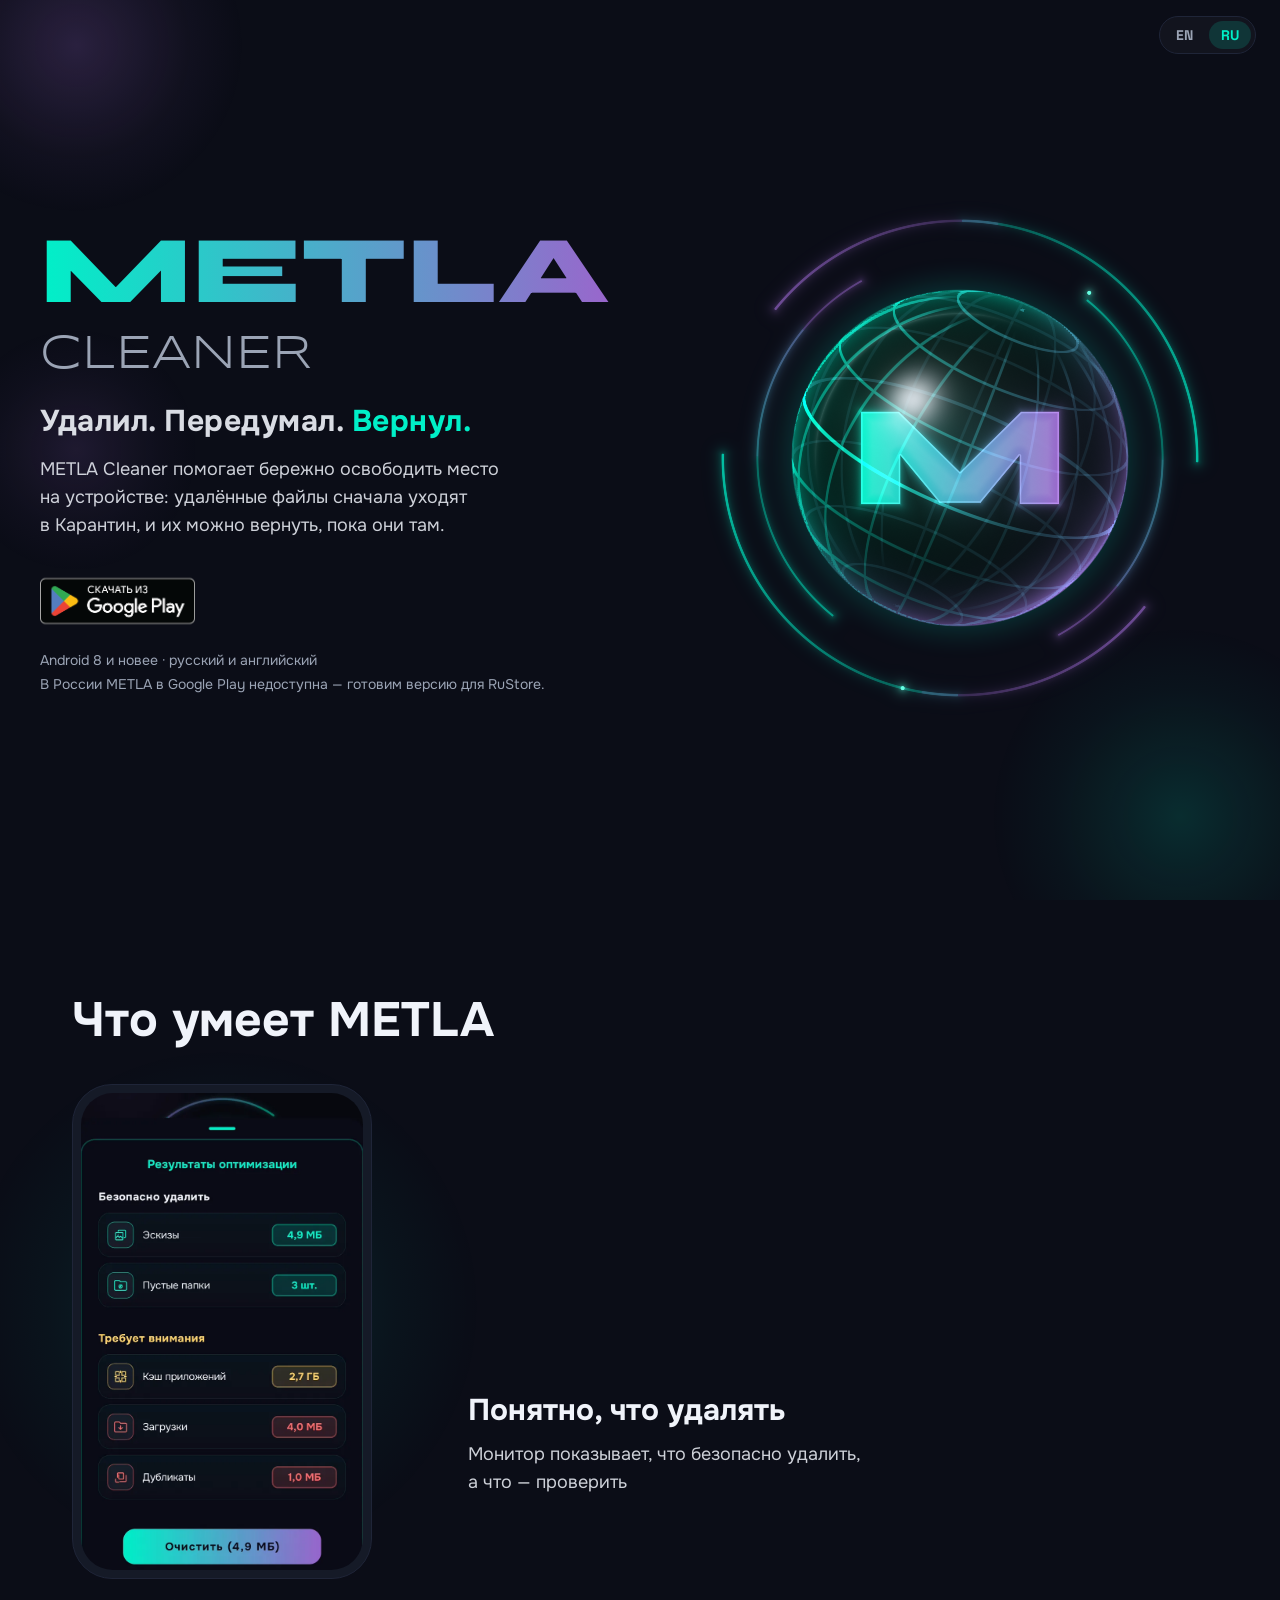
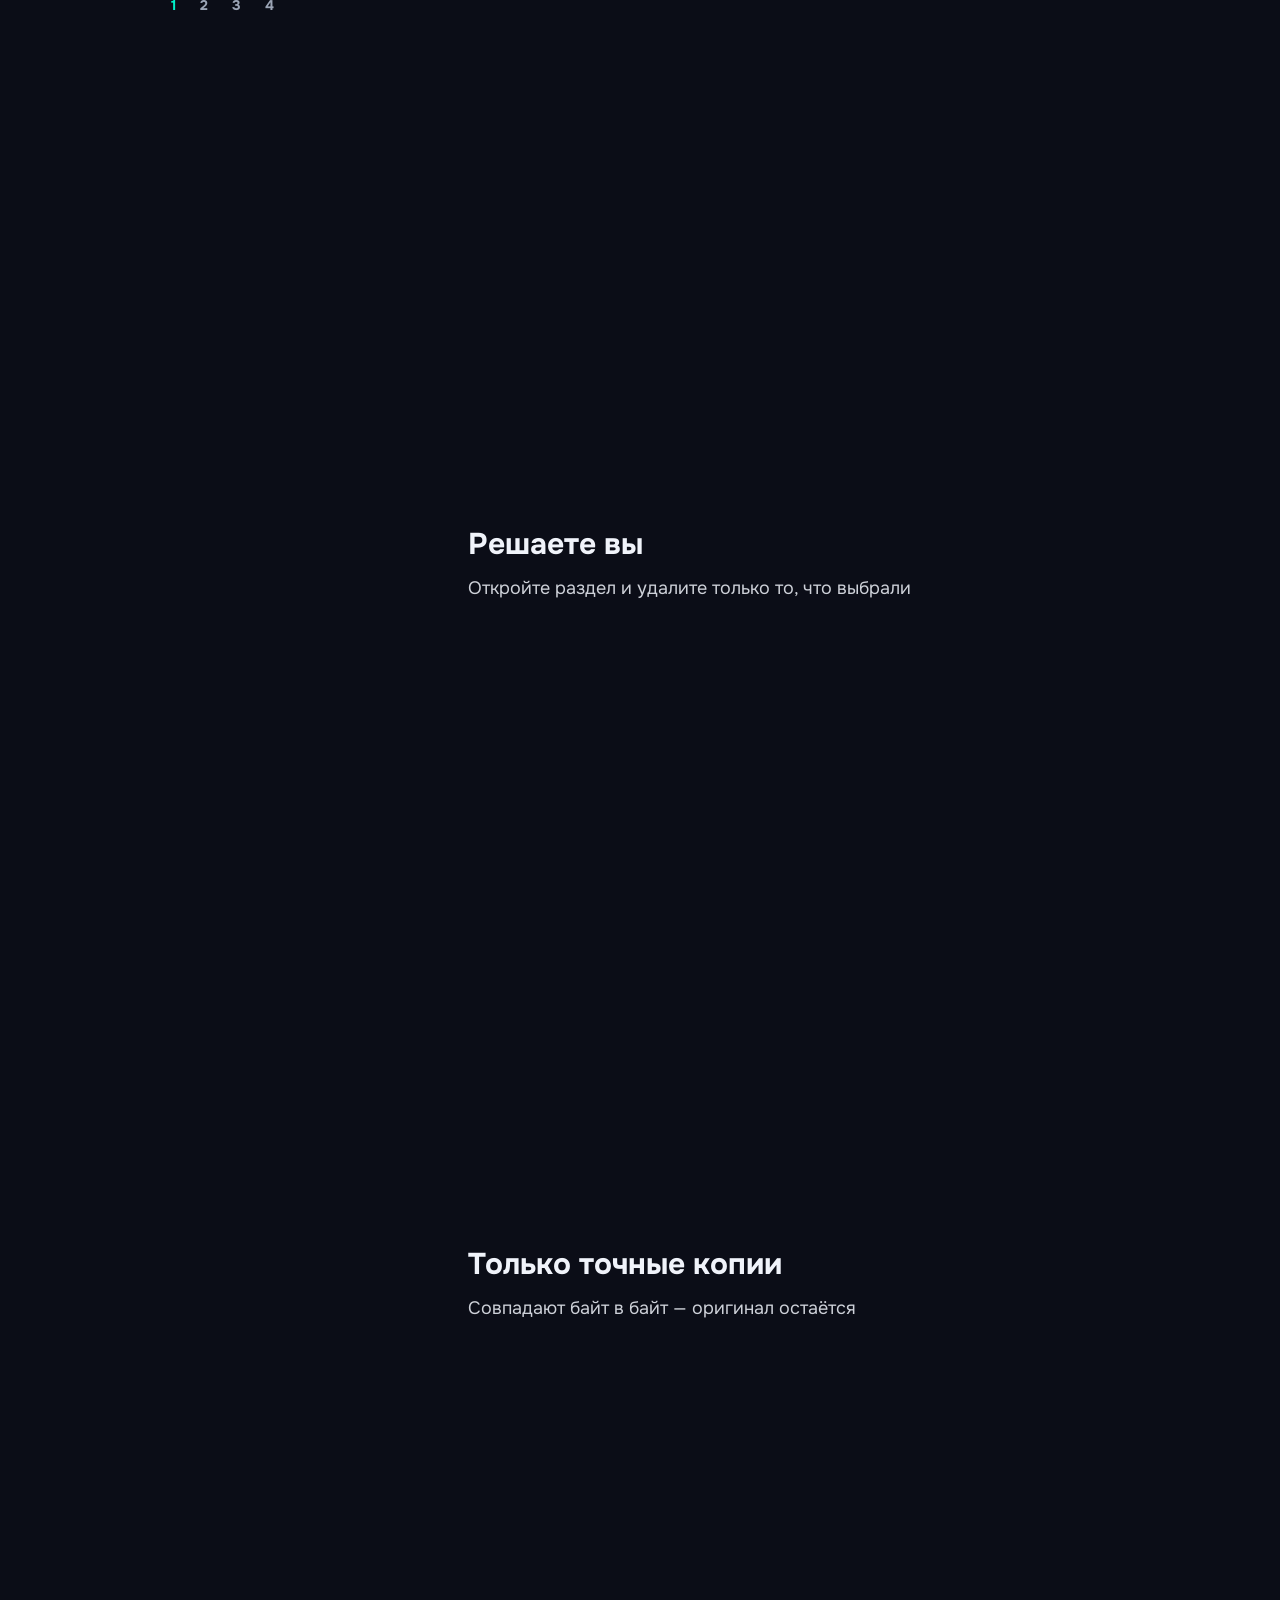
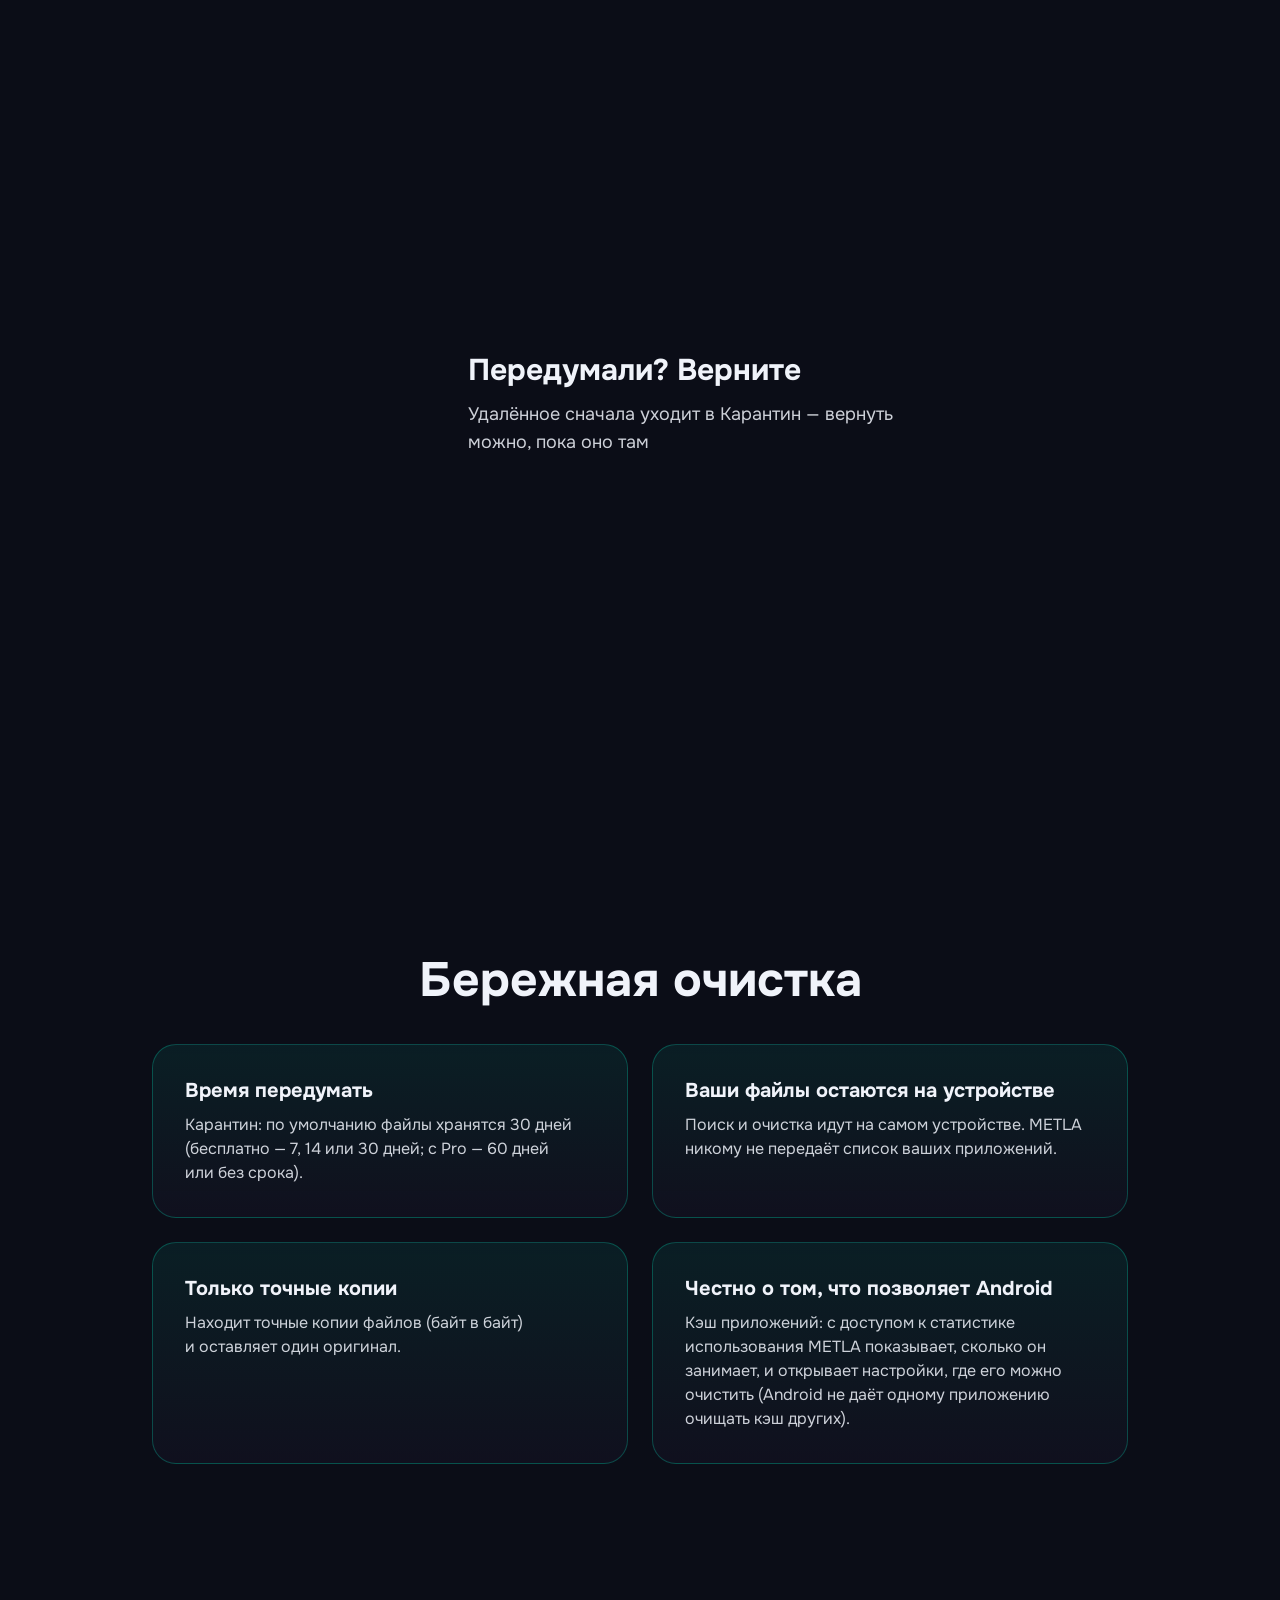
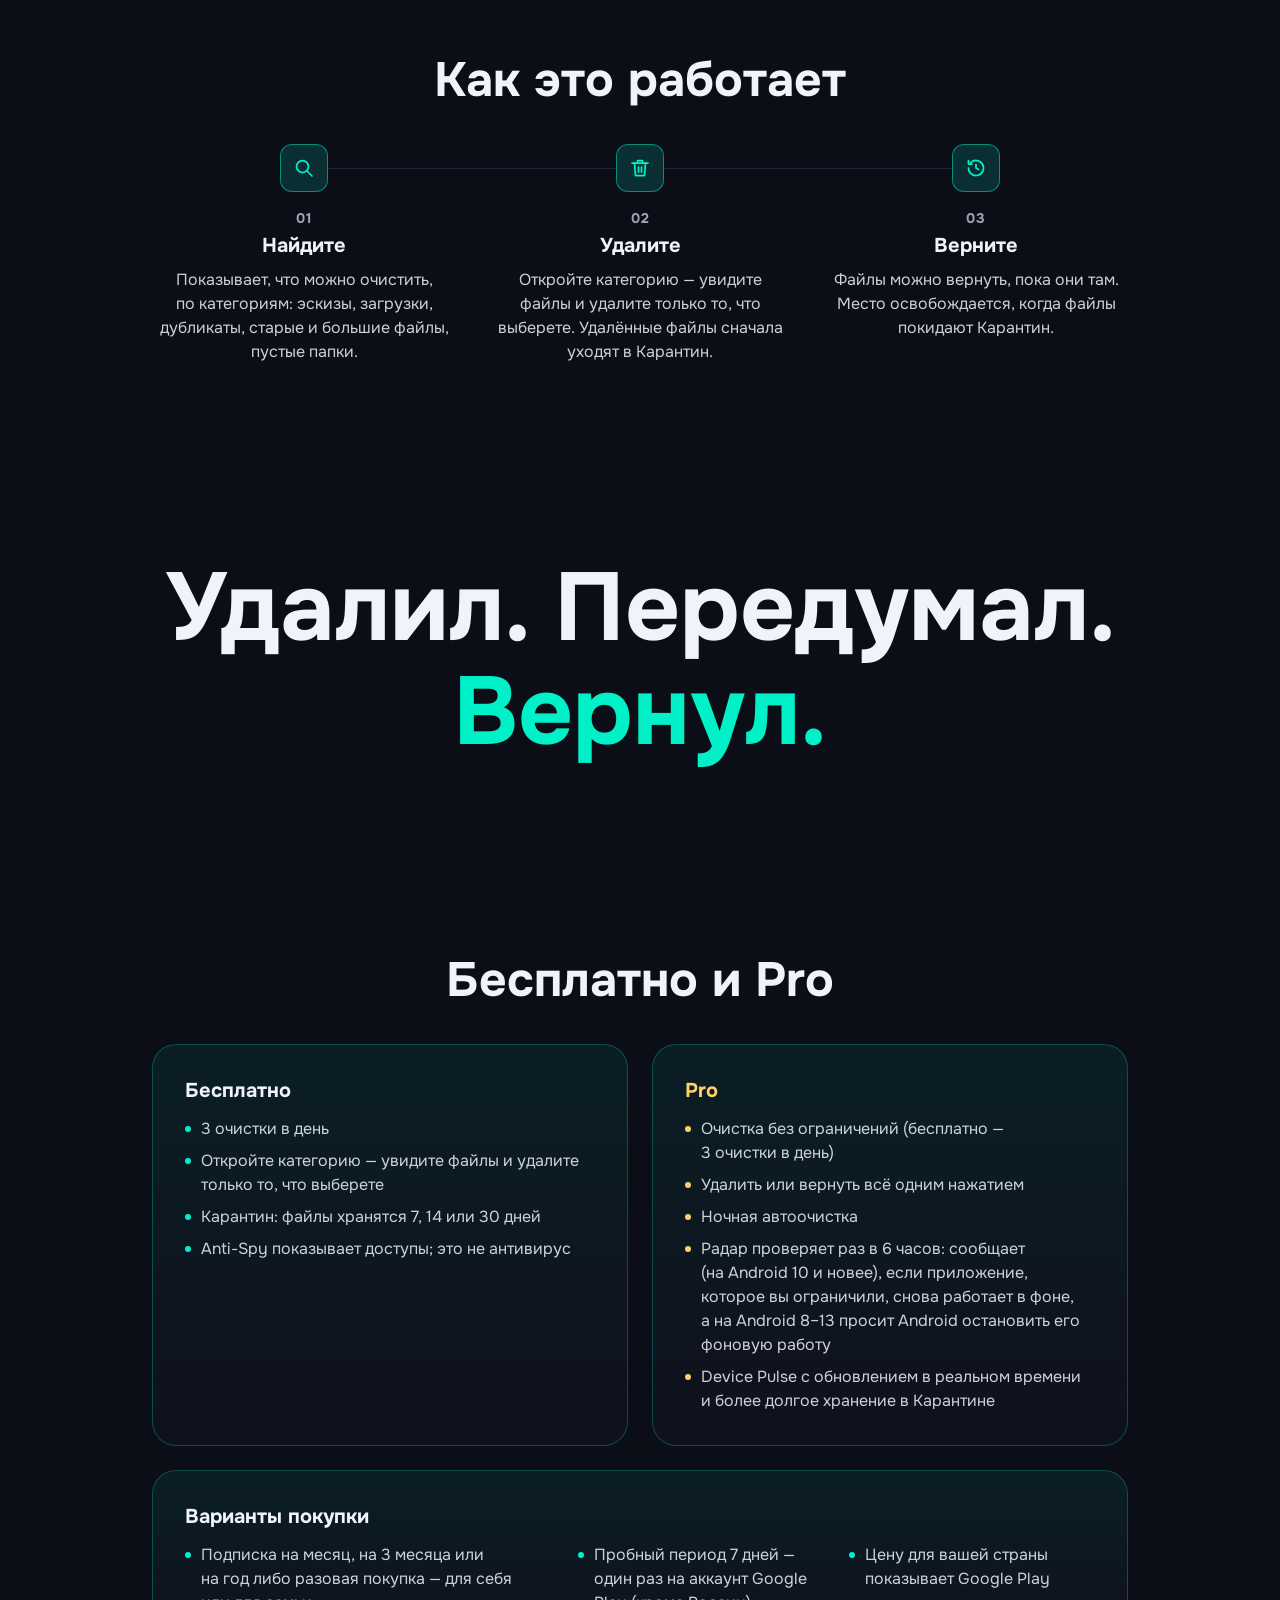
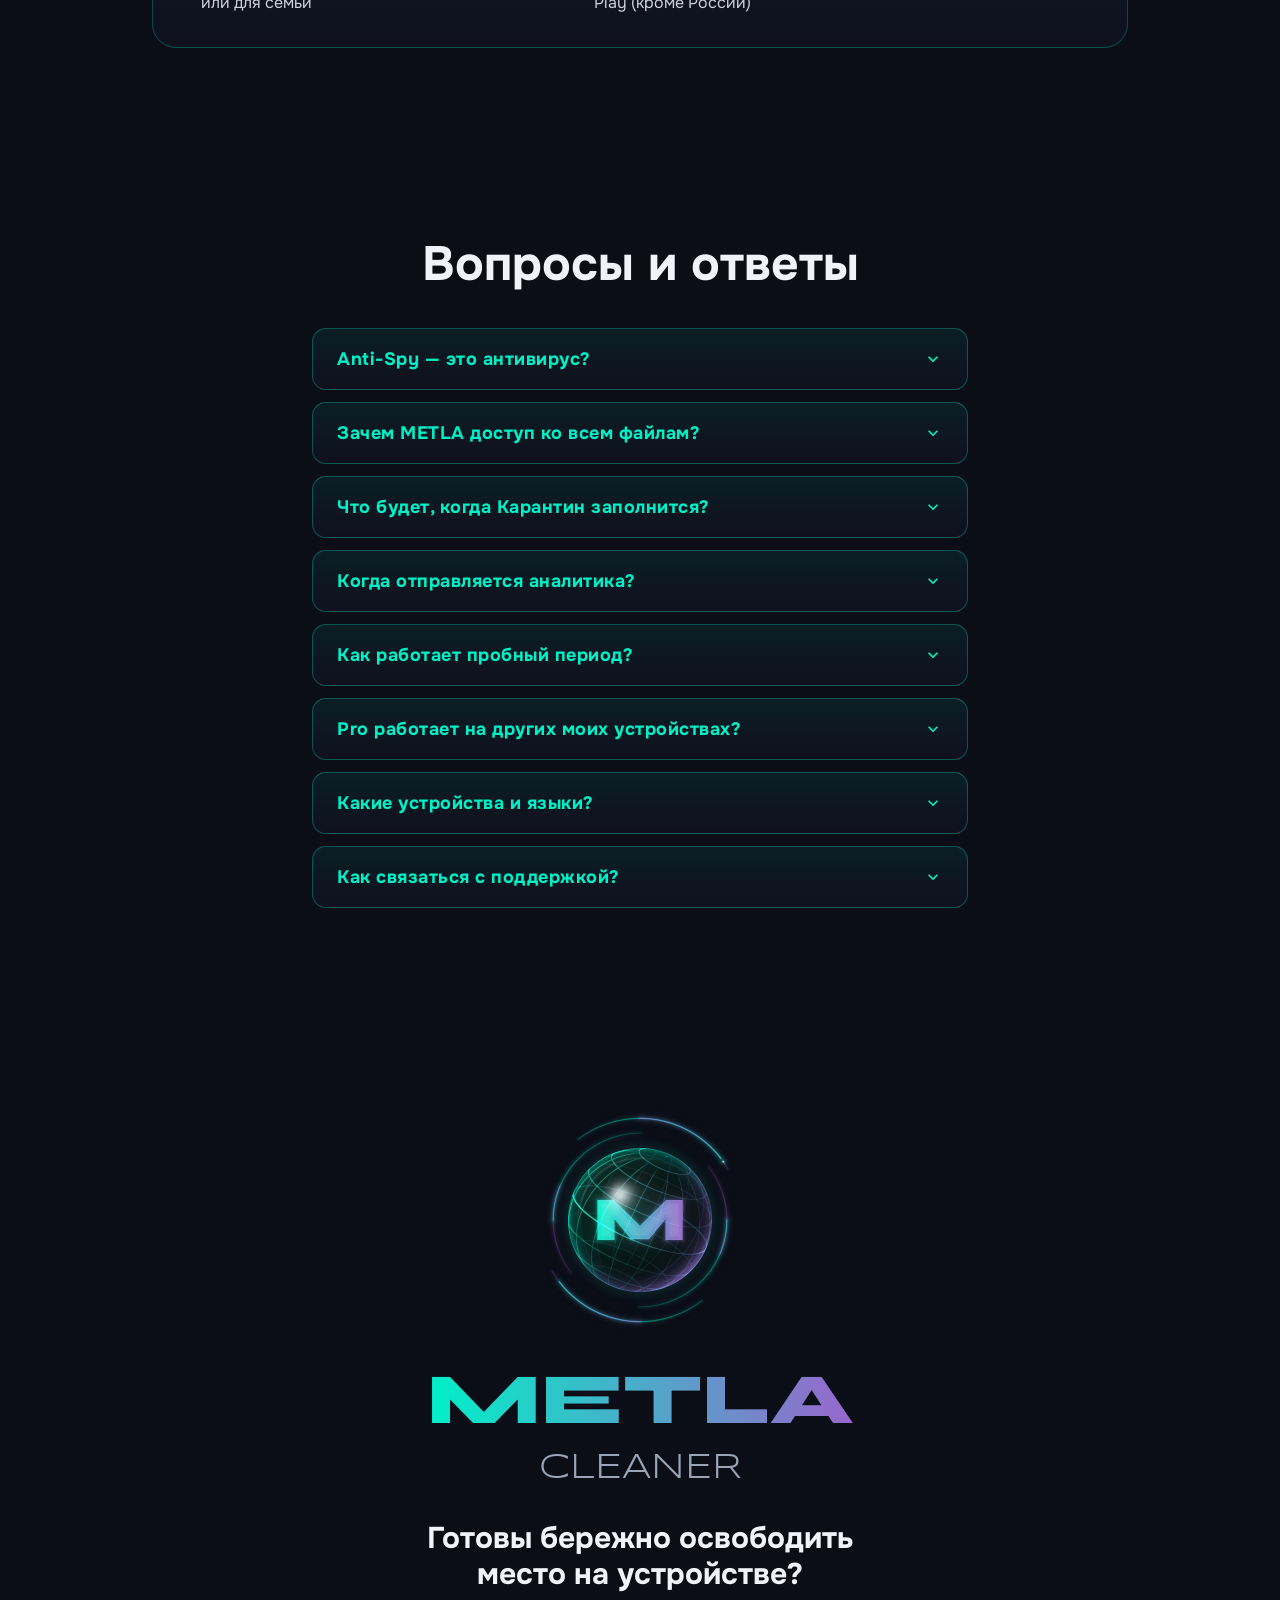
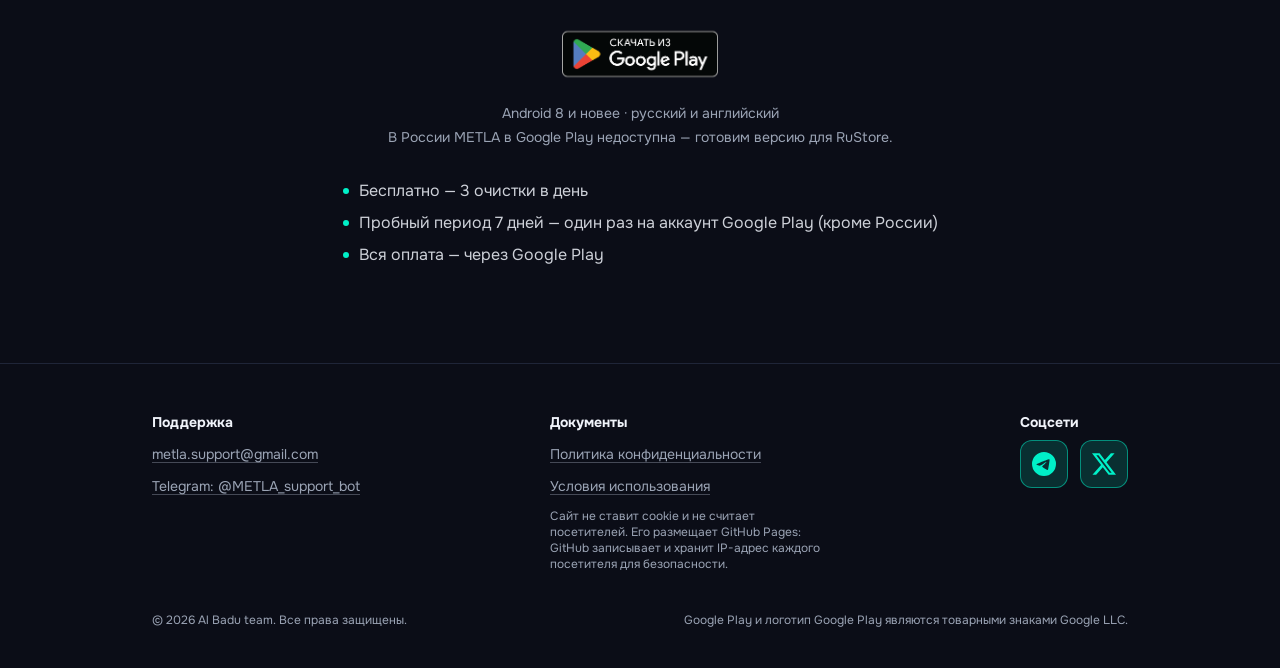
==== commit d03bc390: "Сайт metlacleaner.com — файлы страницы из AlBadun/metla-site, site-v1 198b7e2 (строка о России на ру" ====
--- a/ru/index.html
+++ b/ru/index.html
@@ -95,6 +95,7 @@
             <img lang="ru" src="/assets/img/google-play-badge-ru.png" width="646" height="250" alt="Скачать из Google Play" loading="lazy">
           </a>
           <p class="fact" data-t="fact">Android&nbsp;8 и&nbsp;новее · русский и&nbsp;английский</p>
+          <p class="fact" data-t="russia">В&nbsp;России METLA в&nbsp;Google Play недоступна&nbsp;— готовим версию для&nbsp;RuStore.</p>
         </div>
 
         <div class="hero__stage">
@@ -316,7 +317,7 @@
           <details class="faq__item">
             <summary class="faq__q"><span data-t="q6">Как работает пробный период?</span><svg class="faq__arrow" viewBox="0 0 24 24" aria-hidden="true"><path d="M7.41 8.59 12 13.17l4.59-4.58L18 10l-6 6-6-6z"/></svg></summary>
             <div class="faq__a">
-              <p data-t="a6">Пробный период 7&nbsp;дней&nbsp;— один раз на&nbsp;аккаунт Google Play. Если не&nbsp;отменить его до&nbsp;конца, спишется цена тарифа, дальше подписка продлевается сама, пока вы не&nbsp;отмените её в&nbsp;Google Play. Вся оплата&nbsp;— через Google Play. Из&nbsp;России оформить Pro и&nbsp;пробный период сейчас нельзя: Google Play там не&nbsp;принимает оплату с&nbsp;марта 2022&nbsp;года. Бесплатная часть METLA работает.</p>
+              <p data-t="a6">Пробный период 7&nbsp;дней&nbsp;— один раз на&nbsp;аккаунт Google Play. Если не&nbsp;отменить его до&nbsp;конца, спишется цена тарифа, дальше подписка продлевается сама, пока вы не&nbsp;отмените её в&nbsp;Google Play. Вся оплата&nbsp;— через Google Play. В&nbsp;России METLA в&nbsp;Google Play недоступна&nbsp;— готовим версию для&nbsp;RuStore.</p>
             </div>
           </details>
           <details class="faq__item">
@@ -355,6 +356,7 @@
           <img lang="ru" src="/assets/img/google-play-badge-ru.png" width="646" height="250" alt="Скачать из Google Play" loading="lazy">
         </a>
         <p class="fact" data-t="fact">Android&nbsp;8 и&nbsp;новее · русский и&nbsp;английский</p>
+        <p class="fact" data-t="russia">В&nbsp;России METLA в&nbsp;Google Play недоступна&nbsp;— готовим версию для&nbsp;RuStore.</p>
         <ul class="cta__facts">
           <li data-t="cta1">Бесплатно&nbsp;— 3&nbsp;очистки в&nbsp;день</li>
           <li data-t="cta2">Пробный период 7&nbsp;дней&nbsp;— один раз на&nbsp;аккаунт Google Play (кроме&nbsp;России)</li>
--- a/assets/css/site.css
+++ b/assets/css/site.css
@@ -204,6 +204,9 @@
   line-height: 20px;
   color: var(--steel);
 }
+/* строка о России под строкой-фактом: на русской странице — текст, на английской — пусто и не видна */
+.fact + .fact { margin-top: 4px; }
+.fact:empty { display: none; }
 
 /* Сцена: сфера, ничем не закрытая (снимки экрана — в следующем разделе, решение владельца 02.11.2026 в 14:17:02) */
 .hero__stage {
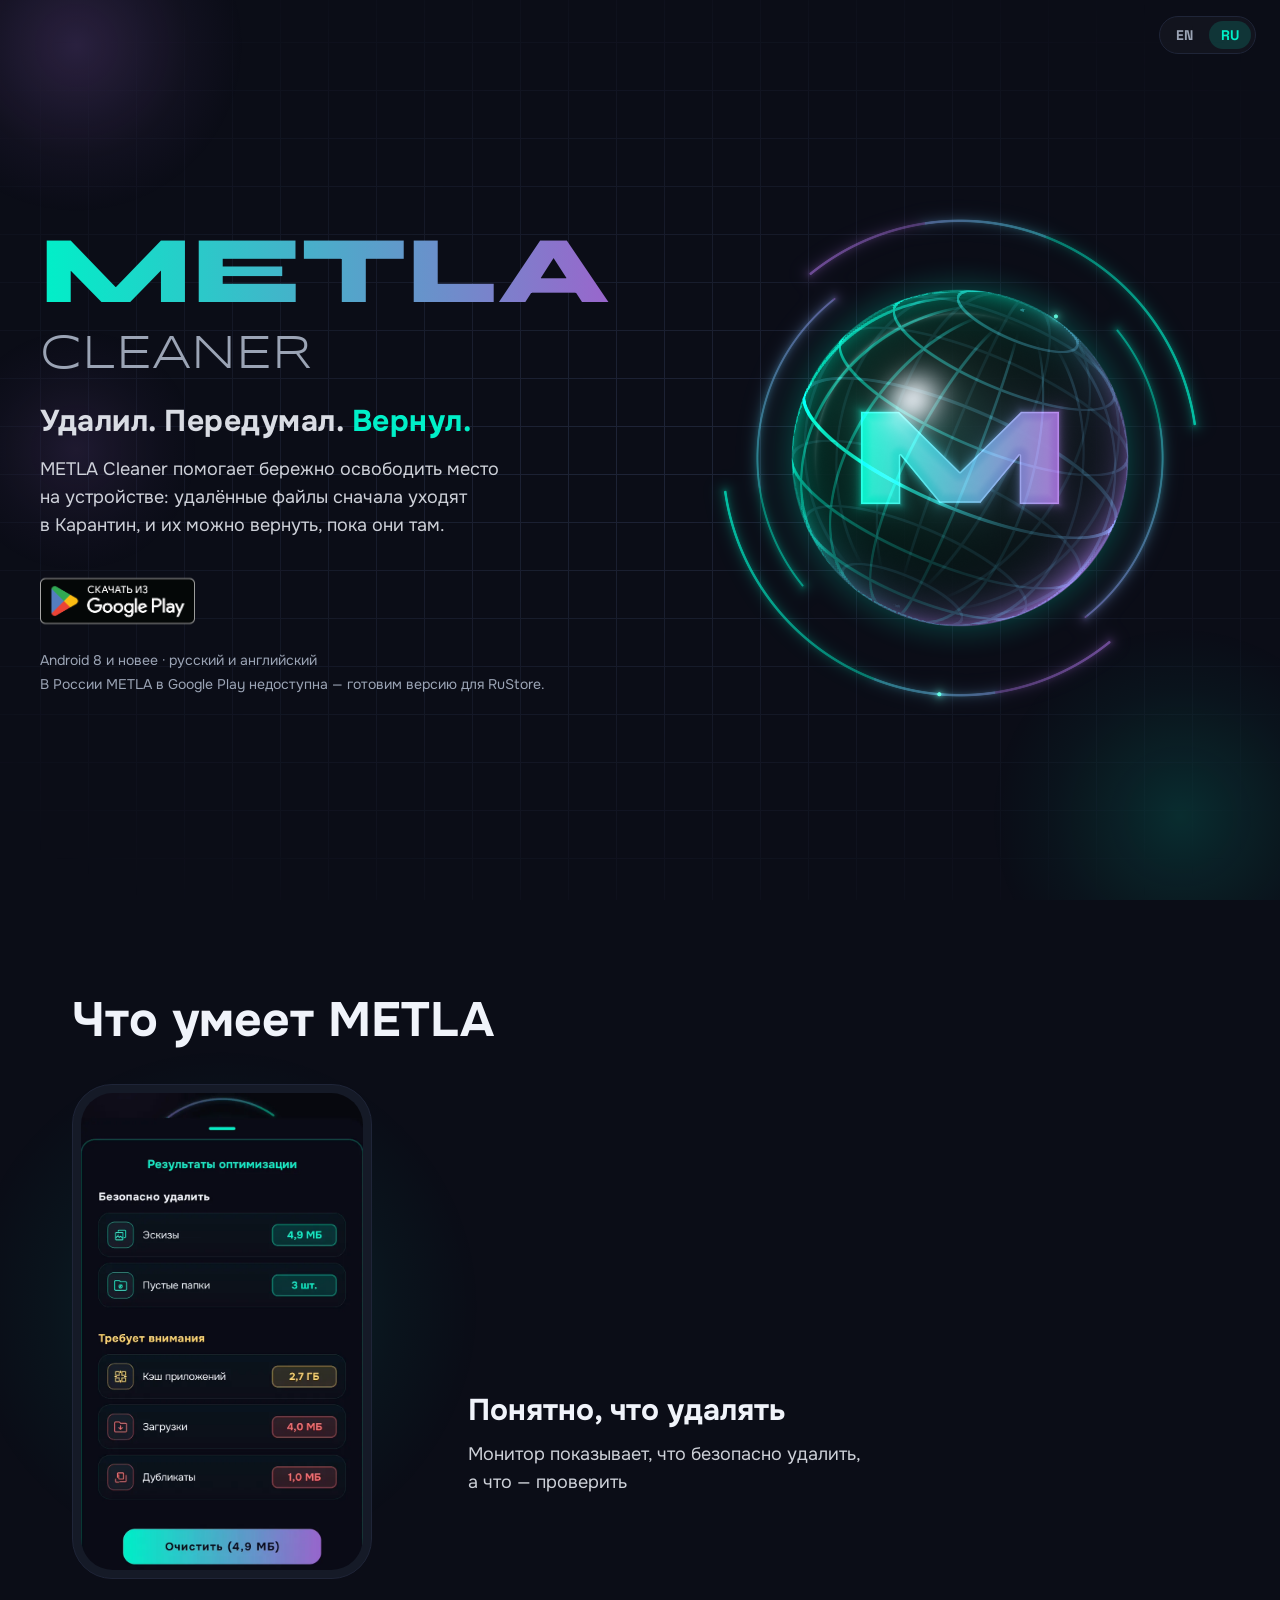
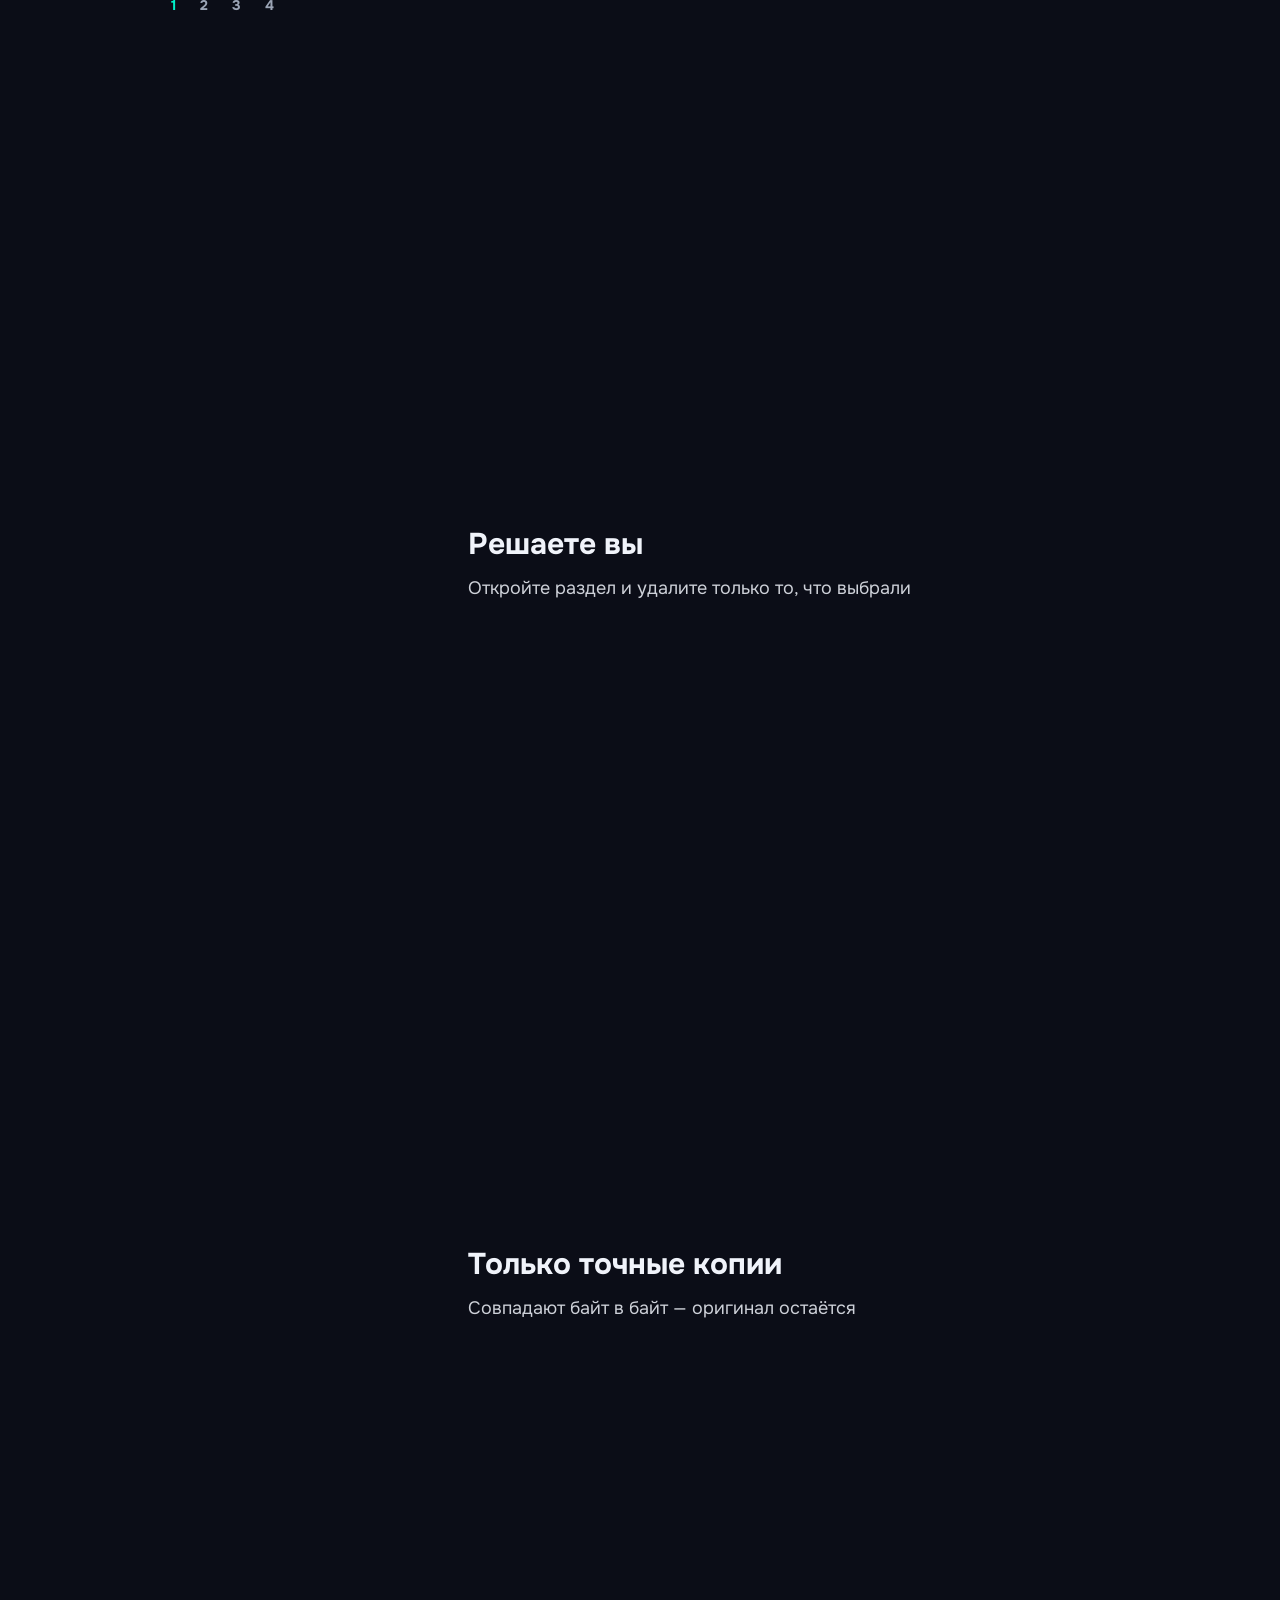
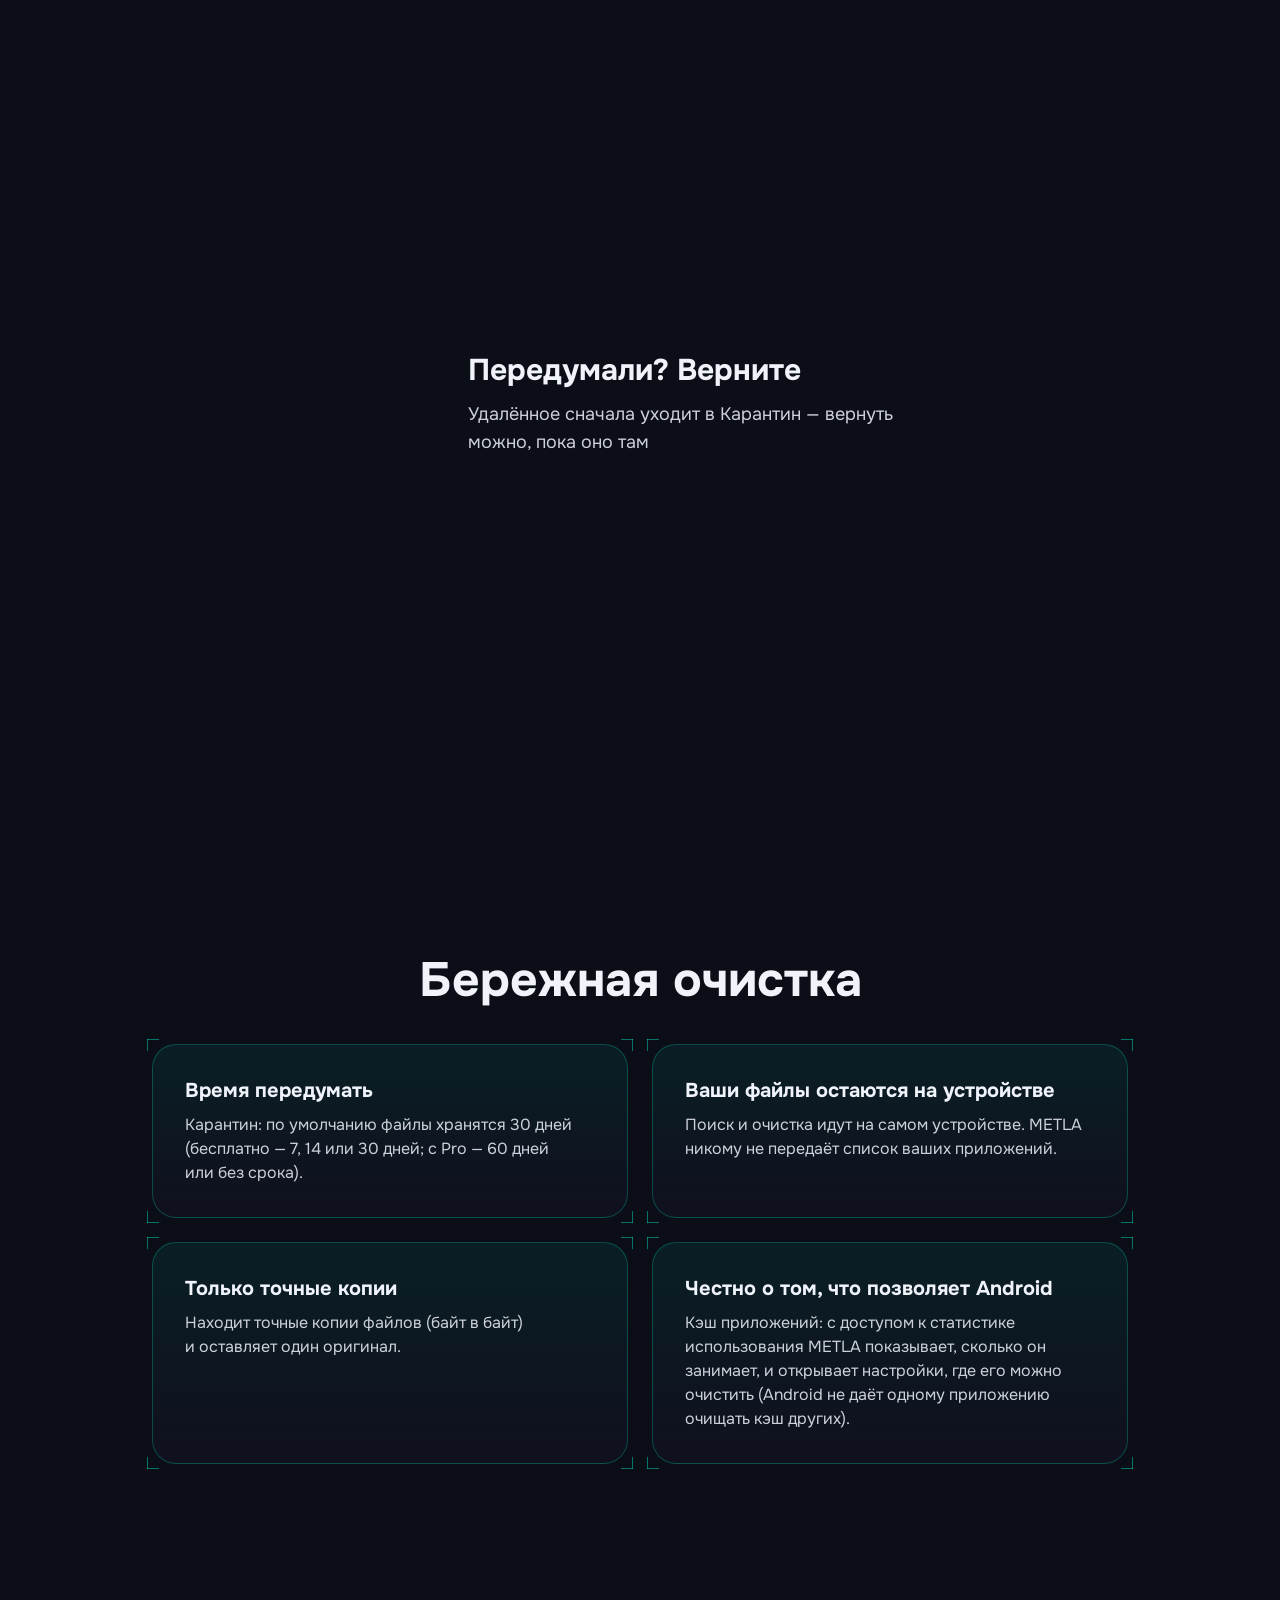
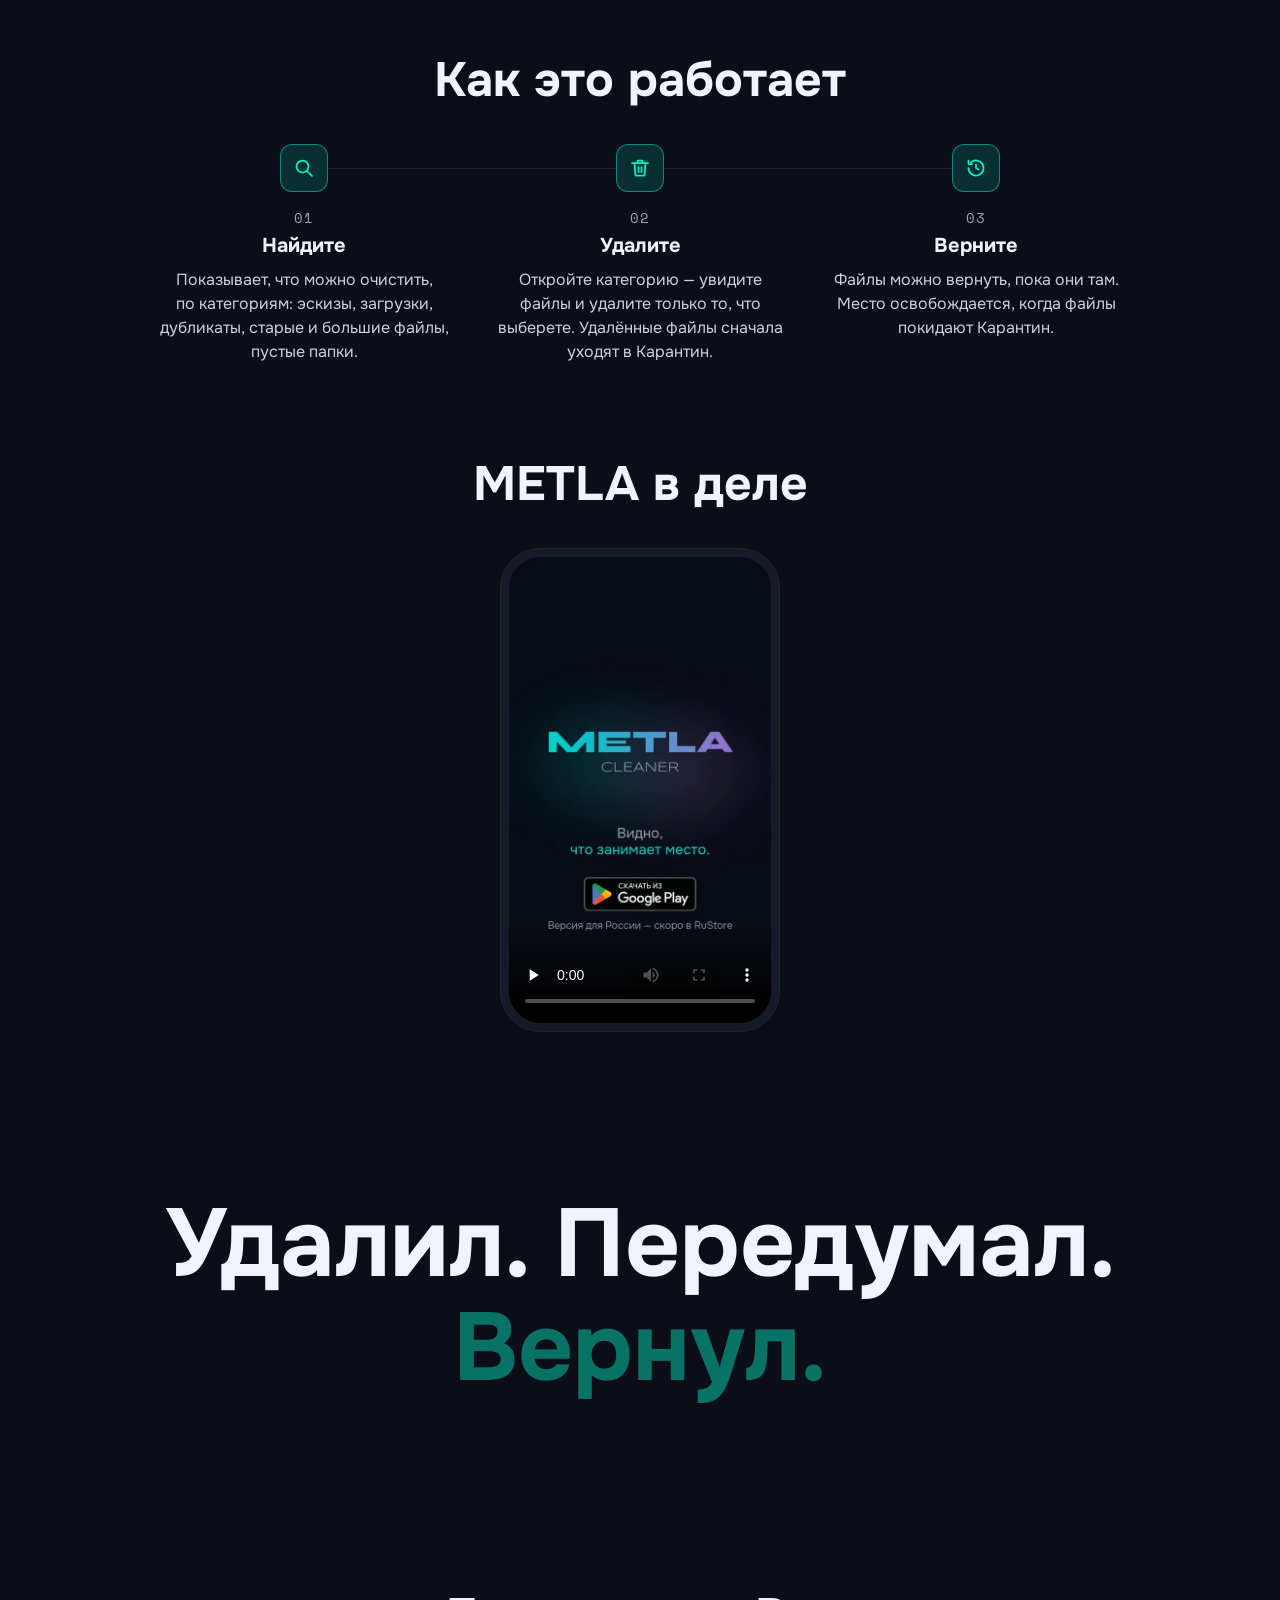
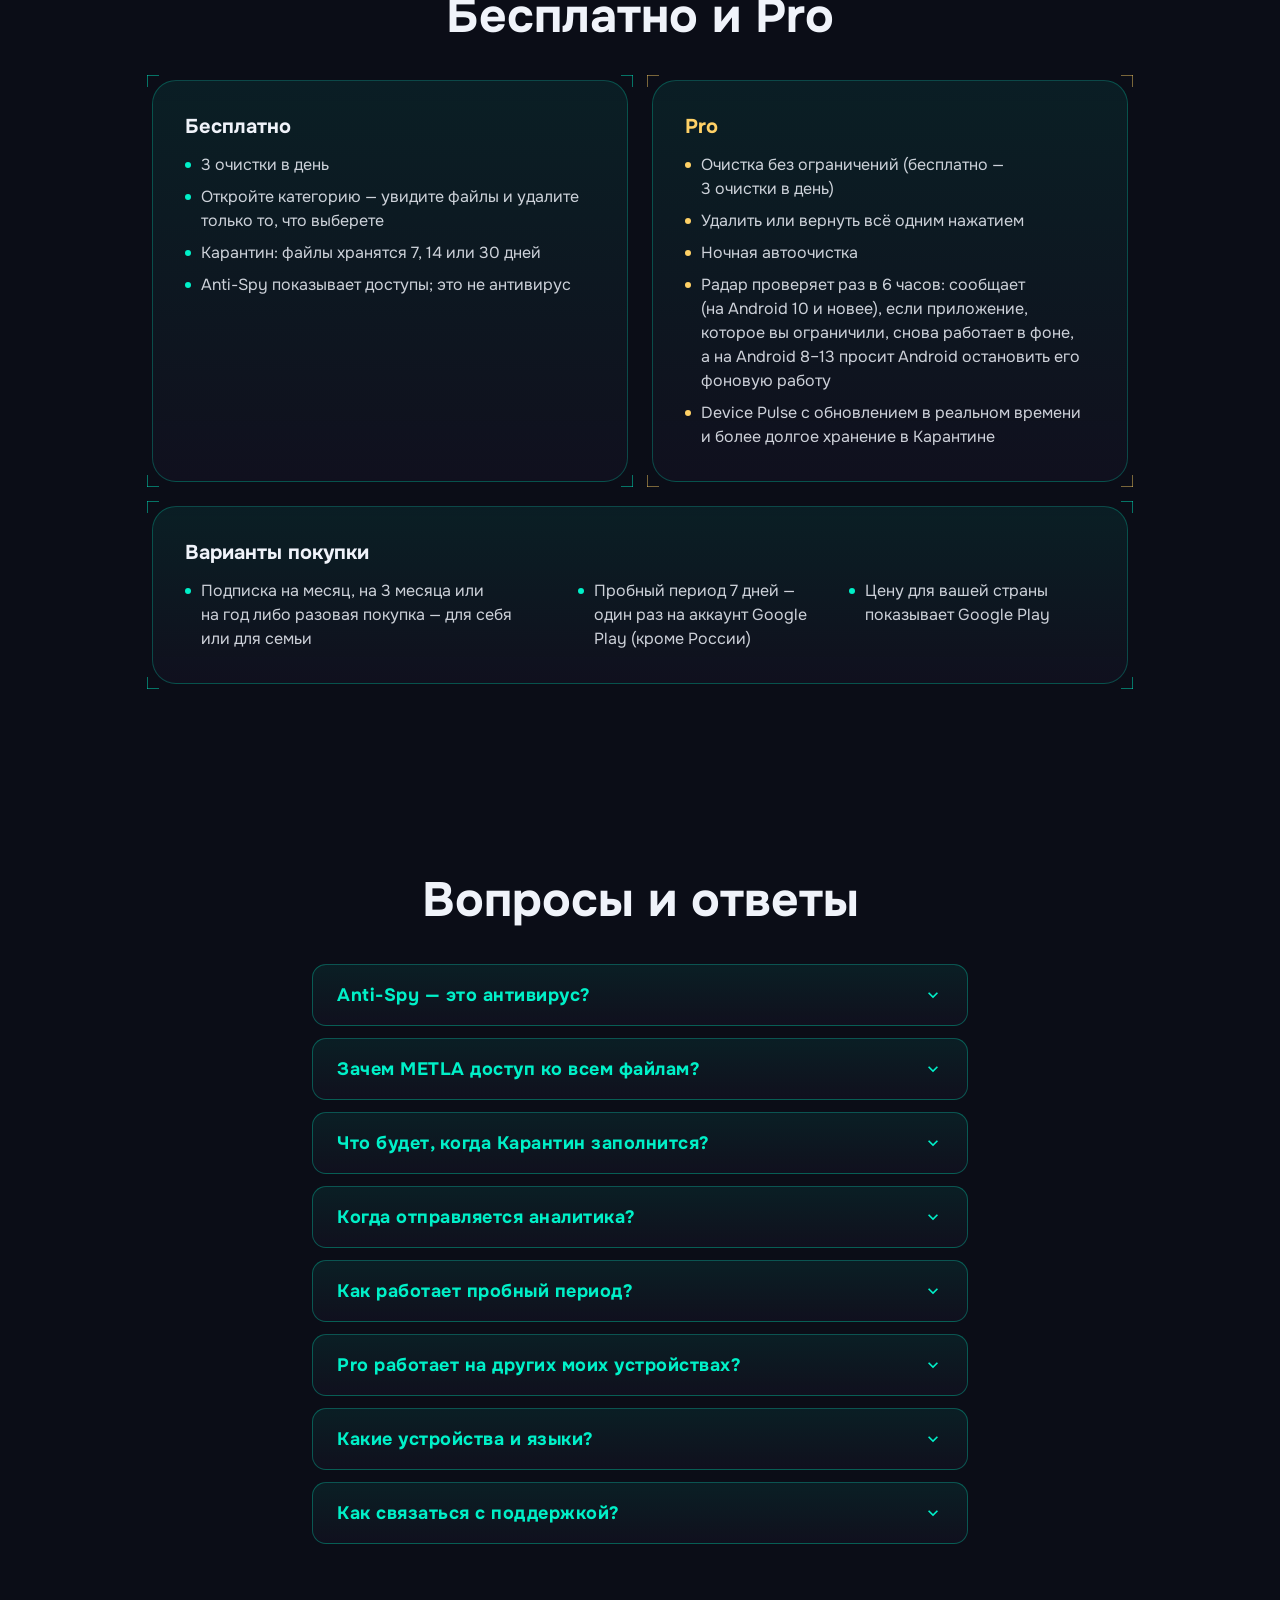
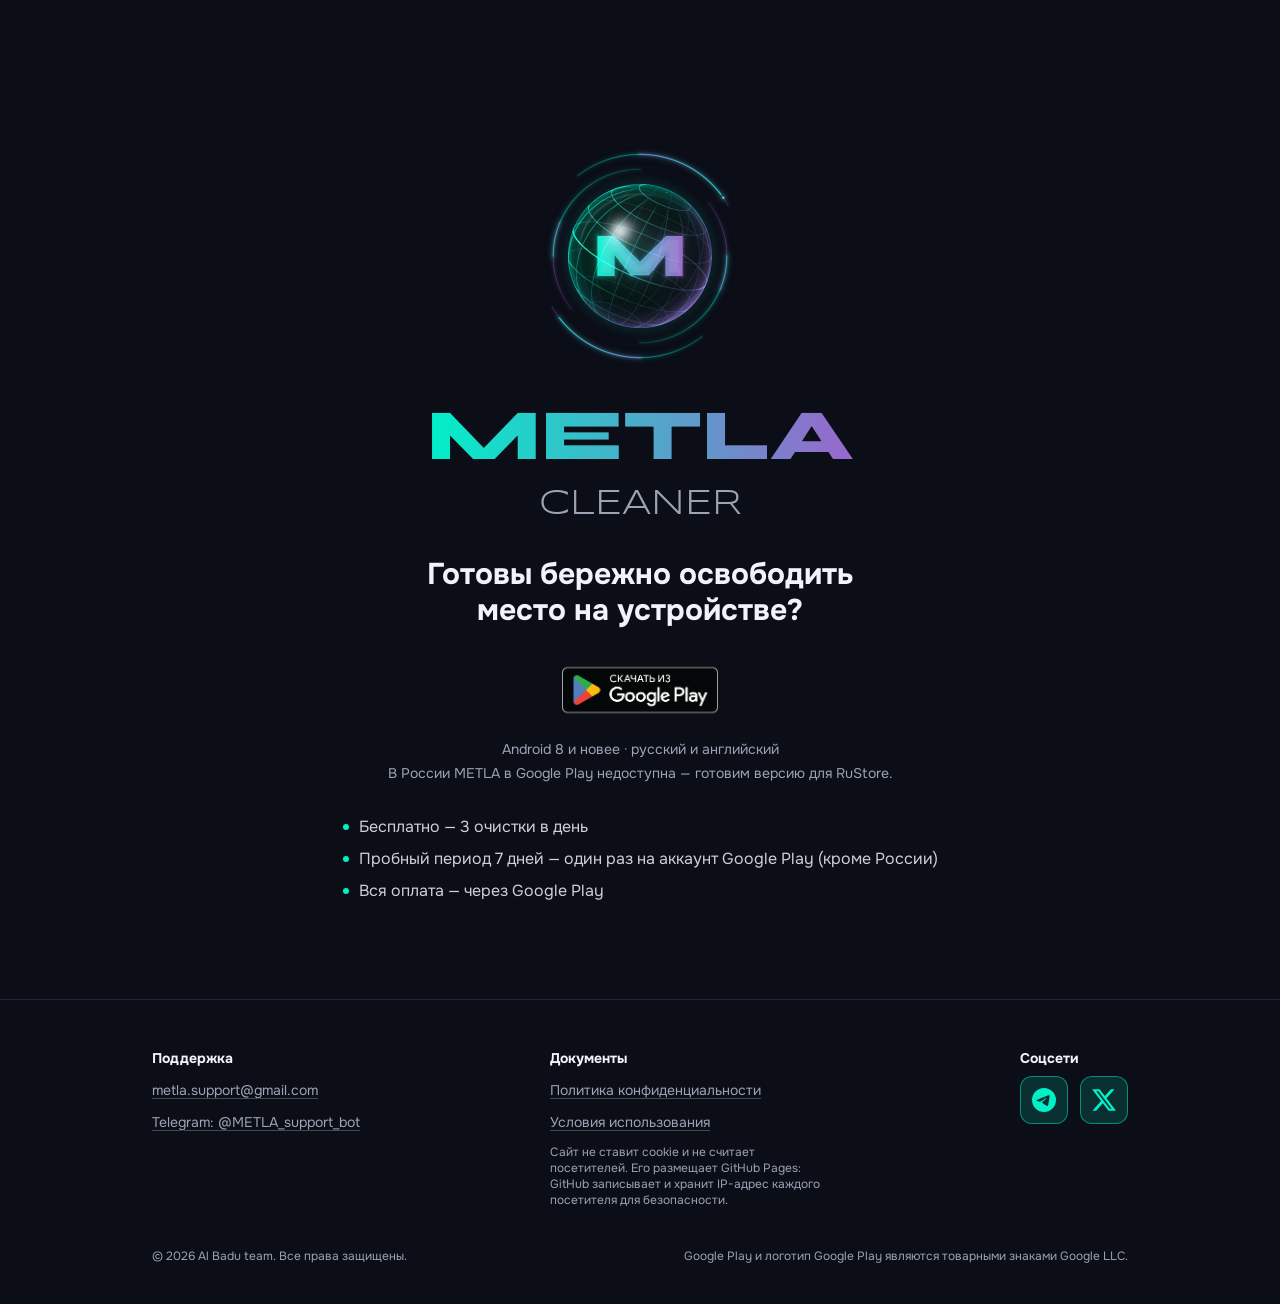
==== commit 978865eb: "Сайт metlacleaner.com — ролик «METLA в деле»: v5 «Что занимает место», свой файл по нажатию (site-v1" ====
--- a/ru/index.html
+++ b/ru/index.html
@@ -240,6 +240,17 @@
       </div>
     </section>
 
+    <section class="video" aria-labelledby="video-title">
+      <div class="video__inner" data-reveal="all">
+        <h2 class="section-title" id="video-title" data-t="videoTitle">METLA в&nbsp;деле</h2>
+        <div class="phone video__phone">
+          <video class="video__player" controls preload="none" playsinline poster="/assets/img/video-poster-ru.webp" width="1080" height="1920" aria-label="Ролик METLA Cleaner" data-t-label="videoLabel" data-video>
+            <source src="/assets/video/metla-ru.mp4" type="video/mp4">
+          </video>
+        </div>
+      </div>
+    </section>
+
     <section class="motto" aria-labelledby="motto-title">
       <div class="motto__inner">
         <h2 class="motto__text" id="motto-title">
--- a/assets/css/site.css
+++ b/assets/css/site.css
@@ -6,6 +6,8 @@
 @font-face { font-family: "Onest"; src: url("../fonts/onest-700.woff") format("woff"); font-weight: 700; font-display: swap; }
 @font-face { font-family: "Syne"; src: url("../fonts/syne-800.woff") format("woff"); font-weight: 800; font-display: block; }
 @font-face { font-family: "Syncopate"; src: url("../fonts/syncopate-400.woff") format("woff"); font-weight: 400; font-display: block; }
+/* технические подписи — Space Mono 400 (навык B1); файл урезан до цифр и знаков */
+@font-face { font-family: "Space Mono"; src: url("../fonts/space-mono-400.woff") format("woff"); font-weight: 400; font-display: swap; }
 
 :root {
   --void: #0B0D17;
@@ -112,6 +114,23 @@
   align-items: center;
   padding: 64px 24px 48px;
   isolation: isolate;
+}
+
+/* Хай-тек 1б (макет 20.11.2026): еле заметная чертёжная сетка первого экрана — линии цвета рамок (SurfaceStroke, B4),
+   шаг 48 px (B2), к краям гаснет; неподвижна, только CSS (B7) */
+.hero::before {
+  content: "";
+  position: absolute;
+  inset: 0;
+  z-index: 0;
+  pointer-events: none;
+  background-image:
+    linear-gradient(var(--stroke) 1px, transparent 1px),
+    linear-gradient(90deg, var(--stroke) 1px, transparent 1px);
+  background-size: 48px 48px;
+  background-position: center center;
+  -webkit-mask-image: radial-gradient(ellipse 70% 60% at 50% 50%, #000 0%, transparent 100%);
+  mask-image: radial-gradient(ellipse 70% 60% at 50% 50%, #000 0%, transparent 100%);
 }
 
 .hero__inner {
@@ -573,10 +592,52 @@
 }
 
 .benefit {
+  position: relative;
   padding: 24px;
   border-radius: 24px;
   border: 1px solid rgba(0, 240, 200, 0.25);
   background: linear-gradient(180deg, rgba(0, 240, 200, 0.08), rgba(153, 102, 204, 0.04));
+}
+
+/* Хай-тек 1б: уголки-скобки у карточек — метки чертежа в 6 px от рамки; скругление карточки остаётся (B3); у Pro — шафран
+   (B4); неподвижно, только CSS */
+.benefit::before {
+  --mark: rgba(0, 240, 200, 0.45);
+  content: "";
+  position: absolute;
+  inset: -6px;
+  pointer-events: none;
+  background:
+    linear-gradient(var(--mark), var(--mark)) left top / 12px 1px no-repeat,
+    linear-gradient(var(--mark), var(--mark)) left top / 1px 12px no-repeat,
+    linear-gradient(var(--mark), var(--mark)) right top / 12px 1px no-repeat,
+    linear-gradient(var(--mark), var(--mark)) right top / 1px 12px no-repeat,
+    linear-gradient(var(--mark), var(--mark)) left bottom / 12px 1px no-repeat,
+    linear-gradient(var(--mark), var(--mark)) left bottom / 1px 12px no-repeat,
+    linear-gradient(var(--mark), var(--mark)) right bottom / 12px 1px no-repeat,
+    linear-gradient(var(--mark), var(--mark)) right bottom / 1px 12px no-repeat;
+}
+.plans__pro::before { --mark: rgba(255, 209, 102, 0.45); }
+
+/* Хай-тек 1в (макет 20.11.2026): неоновое свечение края при наведении — карточки и кнопка Google Play; только мышь на
+   компьютере (на касании наведения нет); цвет — как у рамки: аква, у Pro шафран (B4); при «уменьшить движение» — без
+   перехода, сразу */
+@media (hover: hover) and (pointer: fine) {
+  .benefit { transition: border-color 300ms var(--ease), box-shadow 300ms var(--ease); }
+  .benefit:hover {
+    border-color: rgba(0, 240, 200, 0.5);
+    box-shadow: 0 0 24px rgba(0, 240, 200, 0.16);
+  }
+  .plans__pro:hover {
+    border-color: rgba(255, 209, 102, 0.5);
+    box-shadow: 0 0 24px rgba(255, 209, 102, 0.14);
+  }
+  .play-badge { transition: transform 300ms var(--ease), box-shadow 300ms var(--ease); }
+  .play-badge:hover { box-shadow: 0 0 0 1px rgba(0, 240, 200, 0.4), 0 0 20px rgba(0, 240, 200, 0.24); }
+}
+@media (prefers-reduced-motion: reduce) {
+  .benefit,
+  .play-badge { transition: none; }
 }
 
 .benefit__title {
@@ -681,11 +742,13 @@
   stroke-linejoin: round;
 }
 
+/* номер шага — «приборная» подпись: Space Mono 400, как технические подписи приложения (навык B1) */
 .step__num {
   display: block;
+  font-family: "Space Mono", ui-monospace, monospace;
   font-size: 14px;
   line-height: 20px;
-  font-weight: 700;
+  font-weight: 400;
   letter-spacing: 1px;
   color: var(--steel);
 }
@@ -702,6 +765,34 @@
   margin: 8px 0 0;
   color: var(--text-read);
   text-wrap: pretty;
+}
+
+/* Ролик — свой файл с сайта, по нажатию (решение владельца 16.11.2026 в 19:15:06; макет 20.11.2026): рамка телефона, как у
+   снимков; до нажатия грузится только заставка (preload="none") */
+.video { padding: 0 0 64px; }
+.video__inner {
+  max-width: 1040px;
+  margin: 0 auto;
+  padding: 0 16px;
+}
+.video__phone {
+  width: min(100%, 280px);
+  margin: 0 auto;
+}
+.video__player {
+  grid-area: 1 / 1;
+  display: block;
+  width: 100%;
+  height: auto;
+  aspect-ratio: 9 / 16;
+  border-radius: 32px;
+  background: var(--void);
+}
+/* Кнопки ролика — внутри самого <video> (его тень): фокус на них виден кольцом вокруг ролика, как у остальных (B9;
+   a11y.sh 20.11.2026 — без этого у кнопок ролика не было видимого кольца) */
+.video__player:focus-within {
+  outline: 2px solid var(--aqua);
+  outline-offset: 4px;
 }
 
 /* Слоган — крупно, отдельным разделом (B11; план, 2.5): 48 / 72 / 96 px; на телефоне — слово в строке,
